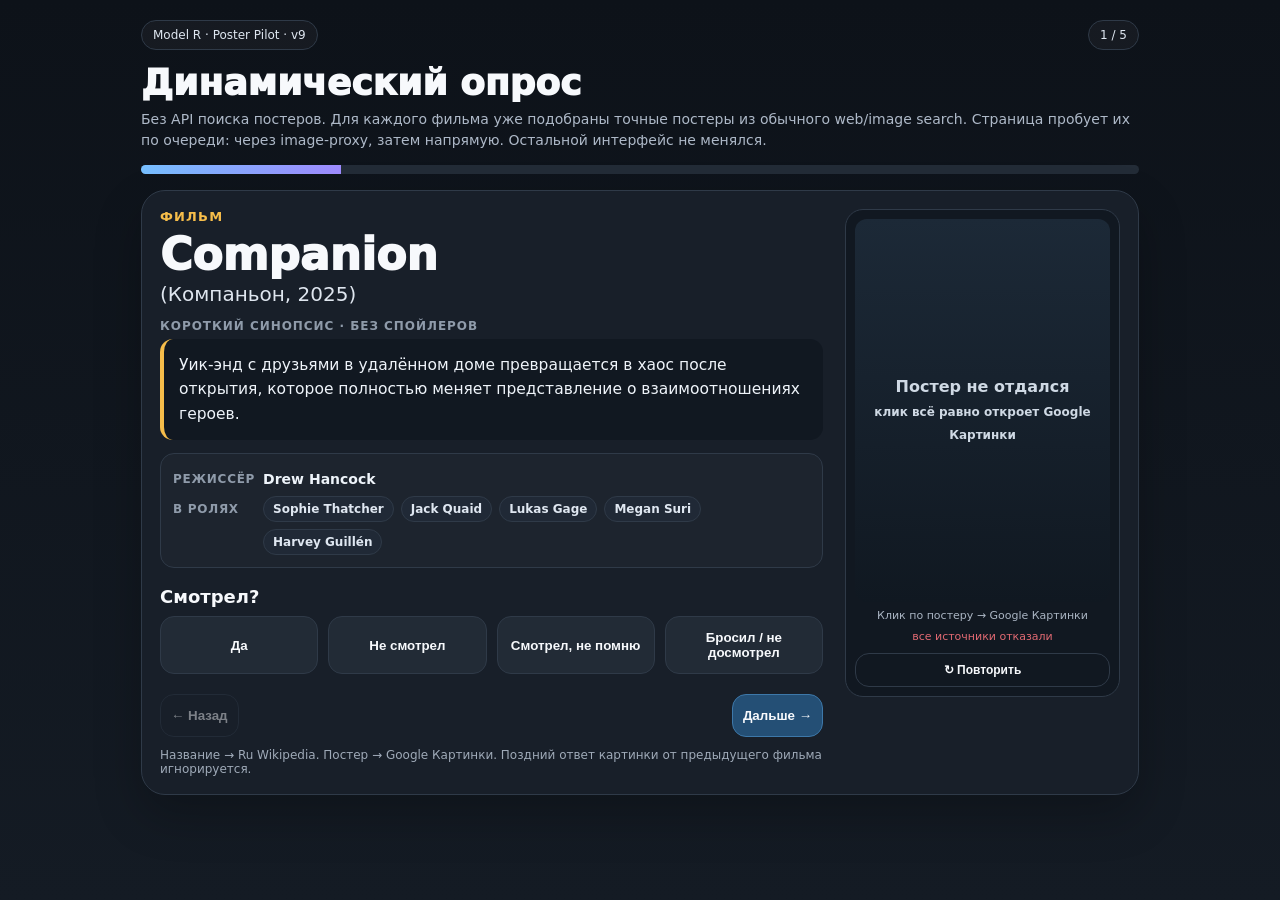
==== index.html @ 78ed4d86 "Add Model R poster pilot web app" ====
<!doctype html>
<html lang="ru">
<head>
<meta charset="utf-8"><meta name="viewport" content="width=device-width,initial-scale=1">
<title>Model R · Poster Pilot v9</title>
<style>
:root{--bg:#0d1219;--bg2:#141b24;--card:#181f29;--panel:#111821;--line:#2f3a48;--text:#f7f9fc;--muted:#aeb9c8;--accent:#77bfff;--gold:#f6bd4a;--ok:#5bc88c;--bad:#e26a73}
*{box-sizing:border-box}body{margin:0;min-height:100vh;background:linear-gradient(180deg,var(--bg),var(--bg2));color:var(--text);font-family:Inter,system-ui,-apple-system,Segoe UI,Arial,sans-serif}
.wrap{max-width:1030px;margin:auto;padding:20px 16px 36px}.head{display:flex;justify-content:space-between;align-items:center;gap:12px;flex-wrap:wrap;margin-bottom:12px}.badge,.counter{border:1px solid var(--line);border-radius:999px;padding:7px 11px;font-size:12px;background:rgba(255,255,255,.035);color:#dfe7f1}
h1{font-size:36px;margin:0 0 6px;font-weight:950}.sub{color:var(--muted);font-size:14px;line-height:1.5;margin-bottom:14px}.bar{height:9px;border-radius:999px;overflow:hidden;background:#232c37;margin:14px 0 16px}.bar>div{height:100%;background:linear-gradient(90deg,var(--accent),#9f8cff)}
.card{background:var(--card);border:1px solid var(--line);border-radius:24px;padding:18px;box-shadow:0 20px 48px rgba(0,0,0,.24)}.layout{display:grid;grid-template-columns:minmax(0,1fr) 275px;gap:22px;align-items:start}.type{font-size:13px;text-transform:uppercase;letter-spacing:.09em;color:var(--gold);font-weight:900;margin-bottom:8px}
.title{font-size:clamp(30px,4.5vw,44px);font-weight:950;line-height:1.04;margin-bottom:4px}.titleLink{color:var(--text);text-decoration:none}.titleLink:hover{text-decoration:underline;text-underline-offset:5px}.ru{font-size:20px;color:#dfe6ef;margin-bottom:13px}.loglabel{font-size:12px;text-transform:uppercase;letter-spacing:.08em;color:#8f9baa;font-weight:850;margin-bottom:6px}.logline{background:var(--panel);border-left:4px solid var(--gold);border-radius:13px;padding:14px 15px;font-size:15.5px;line-height:1.58;color:#eff4fa}
.people{margin-top:13px;border:1px solid var(--line);border-radius:14px;padding:12px;background:rgba(255,255,255,.025)}.row{display:flex;gap:8px;align-items:flex-start;margin-bottom:9px}.row:last-child{margin-bottom:0}.label{min-width:82px;font-size:12px;text-transform:uppercase;letter-spacing:.06em;color:#8f9baa;font-weight:850;padding-top:6px}.value{font-size:14px;font-weight:850;color:#eef4fa;padding-top:5px}.chips{display:flex;gap:7px;flex-wrap:wrap}.chip{border:1px solid var(--line);background:#202936;border-radius:999px;padding:5px 9px;font-size:12px;font-weight:800;color:#dfe7f1}
.q{font-size:18px;font-weight:900;margin:18px 0 9px}.grid{display:grid;grid-template-columns:repeat(auto-fit,minmax(125px,1fr));gap:10px}button{border:1px solid var(--line);background:#222b36;color:var(--text);border-radius:14px;padding:13px 10px;font-weight:850;cursor:pointer;transition:.12s}button:hover{border-color:#536172;transform:translateY(-1px)}button:disabled{opacity:.45;cursor:not-allowed;transform:none}.grid button.sel{outline:2px solid var(--accent);background:#25394d}.grid button.fire.sel{outline-color:var(--gold);background:#3a3221}.primary{background:#244f75;border-color:#3d78a9}.ghost{background:transparent}
.posterBox{border:1px solid var(--line);border-radius:18px;padding:9px;background:#111821}.posterLink{display:block;position:relative;text-decoration:none;color:inherit;border-radius:12px;overflow:hidden}.posterStage{position:relative;width:100%;aspect-ratio:2/3;background:linear-gradient(180deg,#1c2937,#101821);display:flex;align-items:center;justify-content:center}.poster{position:absolute;inset:0;width:100%;height:100%;object-fit:cover;display:none}.poster.show{display:block}.posterMsg{padding:18px;text-align:center;color:#cfd9e4;font-weight:850;line-height:1.45}.spinner{width:34px;height:34px;border:3px solid #364251;border-top-color:var(--accent);border-radius:50%;animation:spin .8s linear infinite;margin:0 auto 12px}@keyframes spin{to{transform:rotate(360deg)}}.posterHint{font-size:11px;color:#aab5c3;line-height:1.35;margin-top:7px;text-align:center}.posterStatus{font-size:11px;line-height:1.35;margin-top:7px;text-align:center;color:#8f9baa}.posterStatus.ok{color:var(--ok)}.posterStatus.bad{color:var(--bad)}.retry{width:100%;margin-top:8px;padding:9px;font-size:12px}.nav{display:flex;justify-content:space-between;gap:10px;margin-top:20px}.note{font-size:12px;color:#9faab8;margin-top:11px}.result{width:100%;min-height:300px;border:1px solid var(--line);border-radius:15px;background:#0d131a;color:#f5f7fa;padding:14px;font:14px/1.5 ui-monospace,SFMono-Regular,Consolas,monospace;resize:vertical}#done{display:none}
@media(max-width:780px){.layout{grid-template-columns:1fr}.posterBox{max-width:280px;margin:auto}}@media(max-width:560px){.wrap{padding:13px 9px 24px}.grid{grid-template-columns:repeat(2,1fr)}.row{flex-direction:column;gap:2px}.label{min-width:0}}
</style></head>
<body><div class="wrap">
<section id="quiz">
<div class="head"><div class="badge">Model R · Poster Pilot · v9</div><div class="counter" id="counter">1 / 5</div></div>
<h1>Динамический опрос</h1>
<div class="sub">Без API поиска постеров. Для каждого фильма уже подобраны точные постеры из обычного web/image search. Страница пробует их по очереди: через image-proxy, затем напрямую. Остальной интерфейс не менялся.</div>
<div class="bar"><div id="progress"></div></div>
<div class="card"><div class="layout"><main>
<div class="type">Фильм</div><a id="titleLink" class="titleLink" target="_blank" rel="noopener noreferrer"><div class="title" id="title"></div></a><div class="ru" id="ru"></div>
<div class="loglabel">Короткий синопсис · без спойлеров</div><div class="logline" id="logline"></div>
<div class="people"><div class="row"><div class="label">Режиссёр</div><div class="value" id="director"></div></div><div class="row"><div class="label">В ролях</div><div class="chips" id="actors"></div></div></div>
<div class="q">Смотрел?</div><div class="grid" id="status"><button data-v="watched">Да</button><button data-v="notwatched">Не смотрел</button><button data-v="forgot">Смотрел, не помню</button><button data-v="partial">Бросил / не досмотрел</button></div>
<div id="ratingBlock" style="display:none"><div class="q">Оценка R</div><div class="grid" id="rating"><button data-v="1">1</button><button data-v="2">2</button><button data-v="3">3</button><button data-v="4">4</button><button data-v="5">5</button></div><div class="q">Heat</div><div class="grid" id="heat"><button class="fire" data-v="0">🧊</button><button class="fire" data-v="1">🔥</button><button class="fire" data-v="2">🔥🔥</button><button class="fire" data-v="3">🔥🔥🔥</button></div></div>
<div class="nav"><button id="prev" class="ghost">← Назад</button><button id="next" class="primary">Дальше →</button></div>
<div class="note">Название → Ru Wikipedia. Постер → Google Картинки. Поздний ответ картинки от предыдущего фильма игнорируется.</div>
</main>
<aside class="posterBox">
<a id="posterLink" class="posterLink" target="_blank" rel="noopener noreferrer"><div class="posterStage"><img id="poster" class="poster" alt="Постер"><div id="posterMsg" class="posterMsg"><div class="spinner"></div>Загружаю постер…</div></div></a>
<div class="posterHint">Клик по постеру → Google Картинки</div><div id="posterStatus" class="posterStatus">ожидание</div><button id="retryPoster" class="retry ghost">↻ Повторить</button>
</aside></div></div>
</section>
<section id="done"><div class="card"><div class="badge">Model R · Poster Pilot · v9</div><h1>Готово</h1><textarea id="result" class="result" readonly></textarea></div></section>
</div>
<script>
const ITEMS=[{"title":"Companion","ru":"Компаньон","year":2025,"director":"Drew Hancock","actors":["Sophie Thatcher","Jack Quaid","Lukas Gage","Megan Suri","Harvey Guillén"],"logline":"Уик-энд с друзьями в удалённом доме превращается в хаос после открытия, которое полностью меняет представление о взаимоотношениях героев.","ruwiki":"https://ru.wikipedia.org/wiki/%D0%9A%D0%BE%D0%BC%D0%BF%D0%B0%D0%BD%D1%8C%D0%BE%D0%BD_(%D1%84%D0%B8%D0%BB%D1%8C%D0%BC,_2025)","posters":["https://images.squarespace-cdn.com/content/v1/5cc573a389761800015e32d6/1741654429506-FWSZDKOB6HGO2GJJU5QN/Companion%2B%282025%29.jpg?format=1000w","https://i.ebayimg.com/00/s/MTYwMFgxMDY2/z/PZUAAOSwegxntmwl/%24_57.JPG?set_id=880000500F"]},{"title":"The Menu","ru":"Меню","year":2022,"director":"Mark Mylod","actors":["Ralph Fiennes","Anya Taylor-Joy","Nicholas Hoult","Hong Chau","Janet McTeer"],"logline":"Пара отправляется на прибрежный остров поужинать в эксклюзивном ресторане, где знаменитый шеф приготовил роскошное меню — с несколькими шокирующими сюрпризами.","ruwiki":"https://ru.wikipedia.org/wiki/%D0%9C%D0%B5%D0%BD%D1%8E_(%D1%84%D0%B8%D0%BB%D1%8C%D0%BC)","posters":["https://hypeabis.id/assets/content/20221121012412_The_MenuPoster.jpg","https://www.impawards.com/2022/posters/menu_ver3.jpg"]},{"title":"10 Cloverfield Lane","ru":"Кловерфилд, 10","year":2016,"director":"Dan Trachtenberg","actors":["Mary Elizabeth Winstead","John Goodman","John Gallagher Jr.","Suzanne Cryer","Bradley Cooper"],"logline":"После аварии молодая женщина приходит в себя в подземном бункере, хозяин которого утверждает, что внешний мир стал смертельно опасен.","ruwiki":"https://ru.wikipedia.org/wiki/%D0%9A%D0%BB%D0%BE%D0%B2%D0%B5%D1%80%D1%84%D0%B8%D0%BB%D0%B4,_10","posters":["https://cdn.shopify.com/s/files/1/1416/8662/products/10_Cloverfield_Lane_original_film_art_5000x.jpg?v=1568910649"]},{"title":"Ex Machina","ru":"Из машины","year":2014,"director":"Alex Garland","actors":["Alicia Vikander","Domhnall Gleeson","Oscar Isaac","Sonoya Mizuno","Corey Johnson"],"logline":"Молодого программиста приглашают принять участие в эксперименте по искусственному интеллекту и оценить человеческие качества высокоразвитого гуманоидного ИИ.","ruwiki":"https://ru.wikipedia.org/wiki/%D0%98%D0%B7_%D0%BC%D0%B0%D1%88%D0%B8%D0%BD%D1%8B","posters":["https://m.media-amazon.com/images/M/MV5BMTUxNzc0OTIxMV5BMl5BanBnXkFtZTgwNDI3NzU2NDE%40._V1_.jpg","https://filmartgallery.com/cdn/shop/files/Ex-Machina-Vintage-Movie-Poster-Original_1b5717ed_5000x.jpg?v=1771945286","https://image.tmdb.org/t/p/original/xUCnFB52UBY42mJjbx3tZ1GlER0.jpg"]},{"title":"Inception","ru":"Начало","year":2010,"director":"Christopher Nolan","actors":["Leonardo DiCaprio","Joseph Gordon-Levitt","Elliot Page","Tom Hardy","Ken Watanabe"],"logline":"Специалист по проникновению в чужие сны получает почти невозможную задачу: не украсть идею, а внедрить её в сознание человека.","ruwiki":"https://ru.wikipedia.org/wiki/%D0%9D%D0%B0%D1%87%D0%B0%D0%BB%D0%BE_(%D1%84%D0%B8%D0%BB%D1%8C%D0%BC,_2010)","posters":["https://www.originalfilmart.com/cdn/shop/products/inception_2010_imax_original_film_art_5000x.jpg?v=1551890318"]}], STORE='model_r_poster_v9';
let idx=0,answers={},seq=0; const $=s=>document.querySelector(s);
try{const s=JSON.parse(localStorage.getItem(STORE));if(s){idx=Math.max(0,Math.min(s.idx||0,ITEMS.length-1));answers=s.answers||{}}}catch(e){}
function save(){try{localStorage.setItem(STORE,JSON.stringify({idx,answers}))}catch(e){}}
function current(){return answers[idx]||(answers[idx]={})}
function select(c,v){[...c.querySelectorAll('button[data-v]')].forEach(b=>b.classList.toggle('sel',String(b.dataset.v)===String(v)))}
function proxy(u){return 'https://images.weserv.nl/?url='+encodeURIComponent(u)+'&w=700&h=1050&fit=cover&output=webp&q=90&maxage=30d'}
function candidates(it){const out=[];for(const u of it.posters){out.push({url:proxy(u),label:'web search → image cache'});out.push({url:u,label:'web search → direct'})}return out}
function posterUI(mode,text){const img=$('#poster'),msg=$('#posterMsg'),st=$('#posterStatus');if(mode==='load'){img.classList.remove('show');msg.style.display='block';msg.innerHTML='<div class="spinner"></div>Загружаю постер…';st.className='posterStatus';st.textContent=text}else if(mode==='ok'){msg.style.display='none';st.className='posterStatus ok';st.textContent='✓ '+text}else{img.classList.remove('show');msg.style.display='block';msg.innerHTML='Постер не отдался<br><span style="font-size:12px;font-weight:600">клик всё равно откроет Google Картинки</span>';st.className='posterStatus bad';st.textContent=text}}
function loadPoster(){
 const my=++seq,myIdx=idx,it=ITEMS[idx],list=candidates(it),img=$('#poster');let p=0;posterUI('load','пробую источник…');
 function next(){
   if(my!==seq||myIdx!==idx)return;
   if(p>=list.length){posterUI('bad','все источники отказали');return}
   const c=list[p++], probe=new Image();probe.referrerPolicy='no-referrer';
   probe.onload=()=>{if(my!==seq||myIdx!==idx)return;img.onload=()=>{if(my!==seq||myIdx!==idx)return;img.classList.add('show');posterUI('ok',c.label)};img.onerror=next;img.referrerPolicy='no-referrer';img.src=c.url};
   probe.onerror=next;probe.src=c.url;
 }
 next();
}
function render(){const it=ITEMS[idx],a=current();seq++;$('#counter').textContent=`${idx+1} / ${ITEMS.length}`;$('#progress').style.width=`${((idx+1)/ITEMS.length)*100}%`;$('#title').textContent=it.title;$('#ru').textContent=`(${it.ru}, ${it.year})`;$('#titleLink').href=it.ruwiki;$('#logline').textContent=it.logline;$('#director').textContent=it.director;$('#actors').innerHTML=it.actors.map(x=>`<span class="chip">${x}</span>`).join('');$('#posterLink').href='https://www.google.com/search?tbm=isch&q='+encodeURIComponent(it.title+' '+it.year+' film poster');select($('#status'),a.status);select($('#rating'),a.rating);select($('#heat'),a.heat);$('#ratingBlock').style.display=(a.status==='watched'||a.status==='partial')?'block':'none';$('#prev').disabled=idx===0;$('#next').textContent=idx===ITEMS.length-1?'Завершить':'Дальше →';save();loadPoster()}
$('#retryPoster').onclick=loadPoster;$('#status').onclick=e=>{const v=e.target.dataset.v;if(!v)return;const a=current();a.status=v;if(v==='notwatched'||v==='forgot'){delete a.rating;delete a.heat}render()};$('#rating').onclick=e=>{const v=e.target.dataset.v;if(!v)return;current().rating=+v;render()};$('#heat').onclick=e=>{const v=e.target.dataset.v;if(v===undefined)return;current().heat=+v;render()};$('#prev').onclick=()=>{if(idx>0){idx--;render()}};$('#next').onclick=()=>{const a=current();if(!a.status){alert('Сначала выбери статус просмотра.');return}if((a.status==='watched'||a.status==='partial')&&a.rating===undefined){alert('Поставь оценку 1–5.');return}if((a.status==='watched'||a.status==='partial')&&a.heat===undefined){alert('Выбери Heat.');return}if(idx<ITEMS.length-1){idx++;render()}else finish()};
function finish(){seq++;save();$('#quiz').style.display='none';$('#done').style.display='block';const lines=['MODEL R — POSTER PILOT 5 · v9',''];ITEMS.forEach((it,i)=>{const a=answers[i]||{},n=`${it.title} (${it.ru}, ${it.year})`;if(a.status==='notwatched')lines.push(`${i+1}. ${n} — не смотрел`);else if(a.status==='forgot')lines.push(`${i+1}. ${n} — смотрел, оценку не помню`);else if(a.status==='watched'||a.status==='partial'){const h=a.heat?' '+'🔥'.repeat(a.heat):' 🧊';lines.push(`${i+1}. ${n} — R=${a.rating}${h}${a.status==='partial'?' [не досмотрел]':''}`)}});$('#result').value=lines.join('\n')}
render();
</script></body></html>
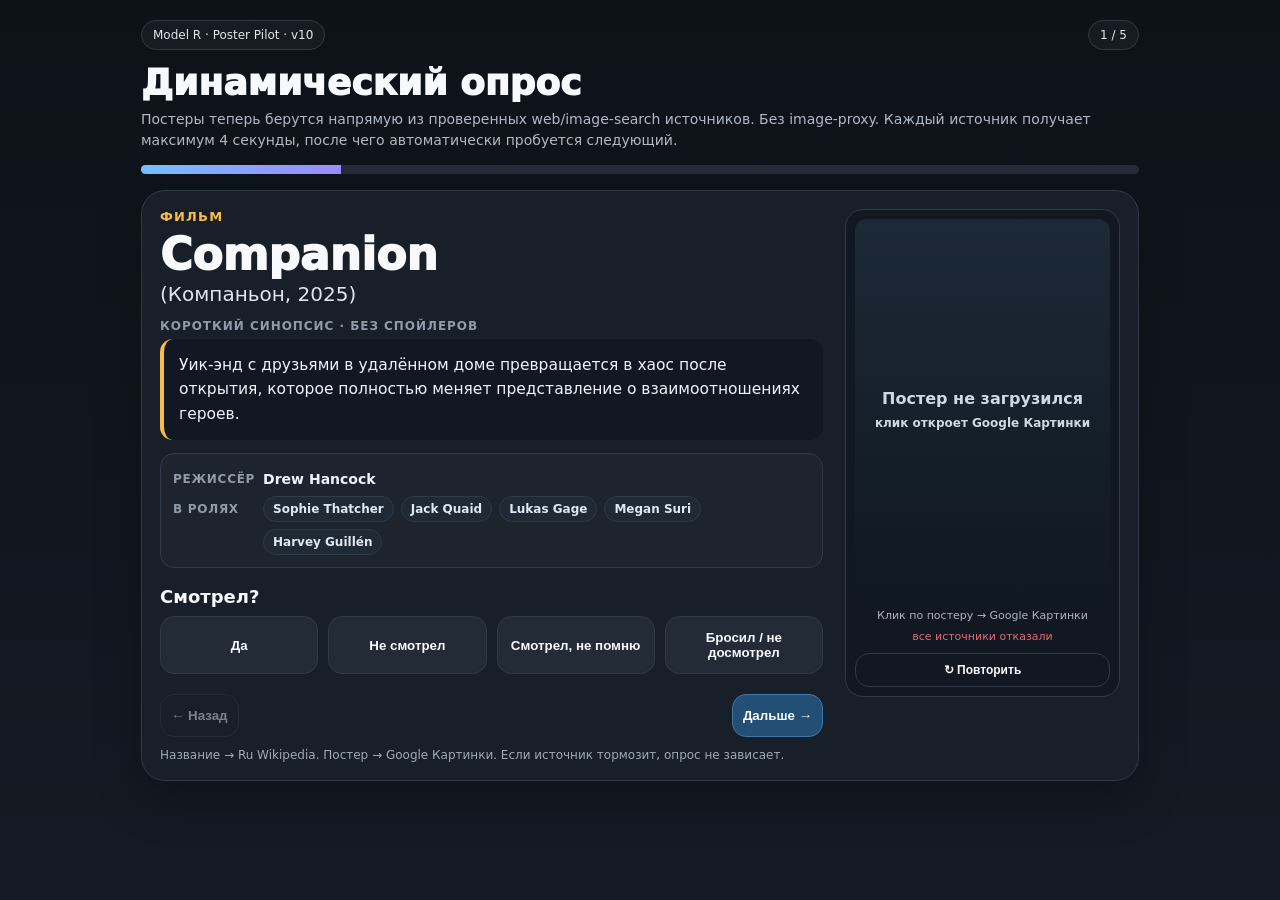
==== commit 81720727: "Fix poster loading with direct sources and timeouts" ====
--- a/index.html
+++ b/index.html
@@ -1,65 +1 @@
-<!doctype html>
-<html lang="ru">
-<head>
-<meta charset="utf-8"><meta name="viewport" content="width=device-width,initial-scale=1">
-<title>Model R · Poster Pilot v9</title>
-<style>
-:root{--bg:#0d1219;--bg2:#141b24;--card:#181f29;--panel:#111821;--line:#2f3a48;--text:#f7f9fc;--muted:#aeb9c8;--accent:#77bfff;--gold:#f6bd4a;--ok:#5bc88c;--bad:#e26a73}
-*{box-sizing:border-box}body{margin:0;min-height:100vh;background:linear-gradient(180deg,var(--bg),var(--bg2));color:var(--text);font-family:Inter,system-ui,-apple-system,Segoe UI,Arial,sans-serif}
-.wrap{max-width:1030px;margin:auto;padding:20px 16px 36px}.head{display:flex;justify-content:space-between;align-items:center;gap:12px;flex-wrap:wrap;margin-bottom:12px}.badge,.counter{border:1px solid var(--line);border-radius:999px;padding:7px 11px;font-size:12px;background:rgba(255,255,255,.035);color:#dfe7f1}
-h1{font-size:36px;margin:0 0 6px;font-weight:950}.sub{color:var(--muted);font-size:14px;line-height:1.5;margin-bottom:14px}.bar{height:9px;border-radius:999px;overflow:hidden;background:#232c37;margin:14px 0 16px}.bar>div{height:100%;background:linear-gradient(90deg,var(--accent),#9f8cff)}
-.card{background:var(--card);border:1px solid var(--line);border-radius:24px;padding:18px;box-shadow:0 20px 48px rgba(0,0,0,.24)}.layout{display:grid;grid-template-columns:minmax(0,1fr) 275px;gap:22px;align-items:start}.type{font-size:13px;text-transform:uppercase;letter-spacing:.09em;color:var(--gold);font-weight:900;margin-bottom:8px}
-.title{font-size:clamp(30px,4.5vw,44px);font-weight:950;line-height:1.04;margin-bottom:4px}.titleLink{color:var(--text);text-decoration:none}.titleLink:hover{text-decoration:underline;text-underline-offset:5px}.ru{font-size:20px;color:#dfe6ef;margin-bottom:13px}.loglabel{font-size:12px;text-transform:uppercase;letter-spacing:.08em;color:#8f9baa;font-weight:850;margin-bottom:6px}.logline{background:var(--panel);border-left:4px solid var(--gold);border-radius:13px;padding:14px 15px;font-size:15.5px;line-height:1.58;color:#eff4fa}
-.people{margin-top:13px;border:1px solid var(--line);border-radius:14px;padding:12px;background:rgba(255,255,255,.025)}.row{display:flex;gap:8px;align-items:flex-start;margin-bottom:9px}.row:last-child{margin-bottom:0}.label{min-width:82px;font-size:12px;text-transform:uppercase;letter-spacing:.06em;color:#8f9baa;font-weight:850;padding-top:6px}.value{font-size:14px;font-weight:850;color:#eef4fa;padding-top:5px}.chips{display:flex;gap:7px;flex-wrap:wrap}.chip{border:1px solid var(--line);background:#202936;border-radius:999px;padding:5px 9px;font-size:12px;font-weight:800;color:#dfe7f1}
-.q{font-size:18px;font-weight:900;margin:18px 0 9px}.grid{display:grid;grid-template-columns:repeat(auto-fit,minmax(125px,1fr));gap:10px}button{border:1px solid var(--line);background:#222b36;color:var(--text);border-radius:14px;padding:13px 10px;font-weight:850;cursor:pointer;transition:.12s}button:hover{border-color:#536172;transform:translateY(-1px)}button:disabled{opacity:.45;cursor:not-allowed;transform:none}.grid button.sel{outline:2px solid var(--accent);background:#25394d}.grid button.fire.sel{outline-color:var(--gold);background:#3a3221}.primary{background:#244f75;border-color:#3d78a9}.ghost{background:transparent}
-.posterBox{border:1px solid var(--line);border-radius:18px;padding:9px;background:#111821}.posterLink{display:block;position:relative;text-decoration:none;color:inherit;border-radius:12px;overflow:hidden}.posterStage{position:relative;width:100%;aspect-ratio:2/3;background:linear-gradient(180deg,#1c2937,#101821);display:flex;align-items:center;justify-content:center}.poster{position:absolute;inset:0;width:100%;height:100%;object-fit:cover;display:none}.poster.show{display:block}.posterMsg{padding:18px;text-align:center;color:#cfd9e4;font-weight:850;line-height:1.45}.spinner{width:34px;height:34px;border:3px solid #364251;border-top-color:var(--accent);border-radius:50%;animation:spin .8s linear infinite;margin:0 auto 12px}@keyframes spin{to{transform:rotate(360deg)}}.posterHint{font-size:11px;color:#aab5c3;line-height:1.35;margin-top:7px;text-align:center}.posterStatus{font-size:11px;line-height:1.35;margin-top:7px;text-align:center;color:#8f9baa}.posterStatus.ok{color:var(--ok)}.posterStatus.bad{color:var(--bad)}.retry{width:100%;margin-top:8px;padding:9px;font-size:12px}.nav{display:flex;justify-content:space-between;gap:10px;margin-top:20px}.note{font-size:12px;color:#9faab8;margin-top:11px}.result{width:100%;min-height:300px;border:1px solid var(--line);border-radius:15px;background:#0d131a;color:#f5f7fa;padding:14px;font:14px/1.5 ui-monospace,SFMono-Regular,Consolas,monospace;resize:vertical}#done{display:none}
-@media(max-width:780px){.layout{grid-template-columns:1fr}.posterBox{max-width:280px;margin:auto}}@media(max-width:560px){.wrap{padding:13px 9px 24px}.grid{grid-template-columns:repeat(2,1fr)}.row{flex-direction:column;gap:2px}.label{min-width:0}}
-</style></head>
-<body><div class="wrap">
-<section id="quiz">
-<div class="head"><div class="badge">Model R · Poster Pilot · v9</div><div class="counter" id="counter">1 / 5</div></div>
-<h1>Динамический опрос</h1>
-<div class="sub">Без API поиска постеров. Для каждого фильма уже подобраны точные постеры из обычного web/image search. Страница пробует их по очереди: через image-proxy, затем напрямую. Остальной интерфейс не менялся.</div>
-<div class="bar"><div id="progress"></div></div>
-<div class="card"><div class="layout"><main>
-<div class="type">Фильм</div><a id="titleLink" class="titleLink" target="_blank" rel="noopener noreferrer"><div class="title" id="title"></div></a><div class="ru" id="ru"></div>
-<div class="loglabel">Короткий синопсис · без спойлеров</div><div class="logline" id="logline"></div>
-<div class="people"><div class="row"><div class="label">Режиссёр</div><div class="value" id="director"></div></div><div class="row"><div class="label">В ролях</div><div class="chips" id="actors"></div></div></div>
-<div class="q">Смотрел?</div><div class="grid" id="status"><button data-v="watched">Да</button><button data-v="notwatched">Не смотрел</button><button data-v="forgot">Смотрел, не помню</button><button data-v="partial">Бросил / не досмотрел</button></div>
-<div id="ratingBlock" style="display:none"><div class="q">Оценка R</div><div class="grid" id="rating"><button data-v="1">1</button><button data-v="2">2</button><button data-v="3">3</button><button data-v="4">4</button><button data-v="5">5</button></div><div class="q">Heat</div><div class="grid" id="heat"><button class="fire" data-v="0">🧊</button><button class="fire" data-v="1">🔥</button><button class="fire" data-v="2">🔥🔥</button><button class="fire" data-v="3">🔥🔥🔥</button></div></div>
-<div class="nav"><button id="prev" class="ghost">← Назад</button><button id="next" class="primary">Дальше →</button></div>
-<div class="note">Название → Ru Wikipedia. Постер → Google Картинки. Поздний ответ картинки от предыдущего фильма игнорируется.</div>
-</main>
-<aside class="posterBox">
-<a id="posterLink" class="posterLink" target="_blank" rel="noopener noreferrer"><div class="posterStage"><img id="poster" class="poster" alt="Постер"><div id="posterMsg" class="posterMsg"><div class="spinner"></div>Загружаю постер…</div></div></a>
-<div class="posterHint">Клик по постеру → Google Картинки</div><div id="posterStatus" class="posterStatus">ожидание</div><button id="retryPoster" class="retry ghost">↻ Повторить</button>
-</aside></div></div>
-</section>
-<section id="done"><div class="card"><div class="badge">Model R · Poster Pilot · v9</div><h1>Готово</h1><textarea id="result" class="result" readonly></textarea></div></section>
-</div>
-<script>
-const ITEMS=[{"title":"Companion","ru":"Компаньон","year":2025,"director":"Drew Hancock","actors":["Sophie Thatcher","Jack Quaid","Lukas Gage","Megan Suri","Harvey Guillén"],"logline":"Уик-энд с друзьями в удалённом доме превращается в хаос после открытия, которое полностью меняет представление о взаимоотношениях героев.","ruwiki":"https://ru.wikipedia.org/wiki/%D0%9A%D0%BE%D0%BC%D0%BF%D0%B0%D0%BD%D1%8C%D0%BE%D0%BD_(%D1%84%D0%B8%D0%BB%D1%8C%D0%BC,_2025)","posters":["https://images.squarespace-cdn.com/content/v1/5cc573a389761800015e32d6/1741654429506-FWSZDKOB6HGO2GJJU5QN/Companion%2B%282025%29.jpg?format=1000w","https://i.ebayimg.com/00/s/MTYwMFgxMDY2/z/PZUAAOSwegxntmwl/%24_57.JPG?set_id=880000500F"]},{"title":"The Menu","ru":"Меню","year":2022,"director":"Mark Mylod","actors":["Ralph Fiennes","Anya Taylor-Joy","Nicholas Hoult","Hong Chau","Janet McTeer"],"logline":"Пара отправляется на прибрежный остров поужинать в эксклюзивном ресторане, где знаменитый шеф приготовил роскошное меню — с несколькими шокирующими сюрпризами.","ruwiki":"https://ru.wikipedia.org/wiki/%D0%9C%D0%B5%D0%BD%D1%8E_(%D1%84%D0%B8%D0%BB%D1%8C%D0%BC)","posters":["https://hypeabis.id/assets/content/20221121012412_The_MenuPoster.jpg","https://www.impawards.com/2022/posters/menu_ver3.jpg"]},{"title":"10 Cloverfield Lane","ru":"Кловерфилд, 10","year":2016,"director":"Dan Trachtenberg","actors":["Mary Elizabeth Winstead","John Goodman","John Gallagher Jr.","Suzanne Cryer","Bradley Cooper"],"logline":"После аварии молодая женщина приходит в себя в подземном бункере, хозяин которого утверждает, что внешний мир стал смертельно опасен.","ruwiki":"https://ru.wikipedia.org/wiki/%D0%9A%D0%BB%D0%BE%D0%B2%D0%B5%D1%80%D1%84%D0%B8%D0%BB%D0%B4,_10","posters":["https://cdn.shopify.com/s/files/1/1416/8662/products/10_Cloverfield_Lane_original_film_art_5000x.jpg?v=1568910649"]},{"title":"Ex Machina","ru":"Из машины","year":2014,"director":"Alex Garland","actors":["Alicia Vikander","Domhnall Gleeson","Oscar Isaac","Sonoya Mizuno","Corey Johnson"],"logline":"Молодого программиста приглашают принять участие в эксперименте по искусственному интеллекту и оценить человеческие качества высокоразвитого гуманоидного ИИ.","ruwiki":"https://ru.wikipedia.org/wiki/%D0%98%D0%B7_%D0%BC%D0%B0%D1%88%D0%B8%D0%BD%D1%8B","posters":["https://m.media-amazon.com/images/M/MV5BMTUxNzc0OTIxMV5BMl5BanBnXkFtZTgwNDI3NzU2NDE%40._V1_.jpg","https://filmartgallery.com/cdn/shop/files/Ex-Machina-Vintage-Movie-Poster-Original_1b5717ed_5000x.jpg?v=1771945286","https://image.tmdb.org/t/p/original/xUCnFB52UBY42mJjbx3tZ1GlER0.jpg"]},{"title":"Inception","ru":"Начало","year":2010,"director":"Christopher Nolan","actors":["Leonardo DiCaprio","Joseph Gordon-Levitt","Elliot Page","Tom Hardy","Ken Watanabe"],"logline":"Специалист по проникновению в чужие сны получает почти невозможную задачу: не украсть идею, а внедрить её в сознание человека.","ruwiki":"https://ru.wikipedia.org/wiki/%D0%9D%D0%B0%D1%87%D0%B0%D0%BB%D0%BE_(%D1%84%D0%B8%D0%BB%D1%8C%D0%BC,_2010)","posters":["https://www.originalfilmart.com/cdn/shop/products/inception_2010_imax_original_film_art_5000x.jpg?v=1551890318"]}], STORE='model_r_poster_v9';
-let idx=0,answers={},seq=0; const $=s=>document.querySelector(s);
-try{const s=JSON.parse(localStorage.getItem(STORE));if(s){idx=Math.max(0,Math.min(s.idx||0,ITEMS.length-1));answers=s.answers||{}}}catch(e){}
-function save(){try{localStorage.setItem(STORE,JSON.stringify({idx,answers}))}catch(e){}}
-function current(){return answers[idx]||(answers[idx]={})}
-function select(c,v){[...c.querySelectorAll('button[data-v]')].forEach(b=>b.classList.toggle('sel',String(b.dataset.v)===String(v)))}
-function proxy(u){return 'https://images.weserv.nl/?url='+encodeURIComponent(u)+'&w=700&h=1050&fit=cover&output=webp&q=90&maxage=30d'}
-function candidates(it){const out=[];for(const u of it.posters){out.push({url:proxy(u),label:'web search → image cache'});out.push({url:u,label:'web search → direct'})}return out}
-function posterUI(mode,text){const img=$('#poster'),msg=$('#posterMsg'),st=$('#posterStatus');if(mode==='load'){img.classList.remove('show');msg.style.display='block';msg.innerHTML='<div class="spinner"></div>Загружаю постер…';st.className='posterStatus';st.textContent=text}else if(mode==='ok'){msg.style.display='none';st.className='posterStatus ok';st.textContent='✓ '+text}else{img.classList.remove('show');msg.style.display='block';msg.innerHTML='Постер не отдался<br><span style="font-size:12px;font-weight:600">клик всё равно откроет Google Картинки</span>';st.className='posterStatus bad';st.textContent=text}}
-function loadPoster(){
- const my=++seq,myIdx=idx,it=ITEMS[idx],list=candidates(it),img=$('#poster');let p=0;posterUI('load','пробую источник…');
- function next(){
-   if(my!==seq||myIdx!==idx)return;
-   if(p>=list.length){posterUI('bad','все источники отказали');return}
-   const c=list[p++], probe=new Image();probe.referrerPolicy='no-referrer';
-   probe.onload=()=>{if(my!==seq||myIdx!==idx)return;img.onload=()=>{if(my!==seq||myIdx!==idx)return;img.classList.add('show');posterUI('ok',c.label)};img.onerror=next;img.referrerPolicy='no-referrer';img.src=c.url};
-   probe.onerror=next;probe.src=c.url;
- }
- next();
-}
-function render(){const it=ITEMS[idx],a=current();seq++;$('#counter').textContent=`${idx+1} / ${ITEMS.length}`;$('#progress').style.width=`${((idx+1)/ITEMS.length)*100}%`;$('#title').textContent=it.title;$('#ru').textContent=`(${it.ru}, ${it.year})`;$('#titleLink').href=it.ruwiki;$('#logline').textContent=it.logline;$('#director').textContent=it.director;$('#actors').innerHTML=it.actors.map(x=>`<span class="chip">${x}</span>`).join('');$('#posterLink').href='https://www.google.com/search?tbm=isch&q='+encodeURIComponent(it.title+' '+it.year+' film poster');select($('#status'),a.status);select($('#rating'),a.rating);select($('#heat'),a.heat);$('#ratingBlock').style.display=(a.status==='watched'||a.status==='partial')?'block':'none';$('#prev').disabled=idx===0;$('#next').textContent=idx===ITEMS.length-1?'Завершить':'Дальше →';save();loadPoster()}
-$('#retryPoster').onclick=loadPoster;$('#status').onclick=e=>{const v=e.target.dataset.v;if(!v)return;const a=current();a.status=v;if(v==='notwatched'||v==='forgot'){delete a.rating;delete a.heat}render()};$('#rating').onclick=e=>{const v=e.target.dataset.v;if(!v)return;current().rating=+v;render()};$('#heat').onclick=e=>{const v=e.target.dataset.v;if(v===undefined)return;current().heat=+v;render()};$('#prev').onclick=()=>{if(idx>0){idx--;render()}};$('#next').onclick=()=>{const a=current();if(!a.status){alert('Сначала выбери статус просмотра.');return}if((a.status==='watched'||a.status==='partial')&&a.rating===undefined){alert('Поставь оценку 1–5.');return}if((a.status==='watched'||a.status==='partial')&&a.heat===undefined){alert('Выбери Heat.');return}if(idx<ITEMS.length-1){idx++;render()}else finish()};
-function finish(){seq++;save();$('#quiz').style.display='none';$('#done').style.display='block';const lines=['MODEL R — POSTER PILOT 5 · v9',''];ITEMS.forEach((it,i)=>{const a=answers[i]||{},n=`${it.title} (${it.ru}, ${it.year})`;if(a.status==='notwatched')lines.push(`${i+1}. ${n} — не смотрел`);else if(a.status==='forgot')lines.push(`${i+1}. ${n} — смотрел, оценку не помню`);else if(a.status==='watched'||a.status==='partial'){const h=a.heat?' '+'🔥'.repeat(a.heat):' 🧊';lines.push(`${i+1}. ${n} — R=${a.rating}${h}${a.status==='partial'?' [не досмотрел]':''}`)}});$('#result').value=lines.join('\n')}
-render();
-</script></body></html>+<!doctype html><html lang="ru"><head><meta charset="utf-8"><meta name="viewport" content="width=device-width,initial-scale=1"><title>Model R · Poster Pilot v10</title><style>:root{--bg:#0d1219;--bg2:#141b24;--card:#181f29;--panel:#111821;--line:#2f3a48;--text:#f7f9fc;--muted:#aeb9c8;--accent:#77bfff;--gold:#f6bd4a;--ok:#5bc88c;--bad:#e26a73}*{box-sizing:border-box}body{margin:0;min-height:100vh;background:linear-gradient(180deg,var(--bg),var(--bg2));color:var(--text);font-family:Inter,system-ui,-apple-system,Segoe UI,Arial,sans-serif}.wrap{max-width:1030px;margin:auto;padding:20px 16px 36px}.head{display:flex;justify-content:space-between;align-items:center;gap:12px;flex-wrap:wrap;margin-bottom:12px}.badge,.counter{border:1px solid var(--line);border-radius:999px;padding:7px 11px;font-size:12px;background:rgba(255,255,255,.035);color:#dfe7f1}h1{font-size:36px;margin:0 0 6px;font-weight:950}.sub{color:var(--muted);font-size:14px;line-height:1.5;margin-bottom:14px}.bar{height:9px;border-radius:999px;overflow:hidden;background:#232c37;margin:14px 0 16px}.bar>div{height:100%;background:linear-gradient(90deg,var(--accent),#9f8cff)}.card{background:var(--card);border:1px solid var(--line);border-radius:24px;padding:18px;box-shadow:0 20px 48px rgba(0,0,0,.24)}.layout{display:grid;grid-template-columns:minmax(0,1fr) 275px;gap:22px;align-items:start}.type{font-size:13px;text-transform:uppercase;letter-spacing:.09em;color:var(--gold);font-weight:900;margin-bottom:8px}.title{font-size:clamp(30px,4.5vw,44px);font-weight:950;line-height:1.04;margin-bottom:4px}.titleLink{color:var(--text);text-decoration:none}.titleLink:hover{text-decoration:underline;text-underline-offset:5px}.ru{font-size:20px;color:#dfe6ef;margin-bottom:13px}.loglabel{font-size:12px;text-transform:uppercase;letter-spacing:.08em;color:#8f9baa;font-weight:850;margin-bottom:6px}.logline{background:var(--panel);border-left:4px solid var(--gold);border-radius:13px;padding:14px 15px;font-size:15.5px;line-height:1.58;color:#eff4fa}.people{margin-top:13px;border:1px solid var(--line);border-radius:14px;padding:12px;background:rgba(255,255,255,.025)}.row{display:flex;gap:8px;align-items:flex-start;margin-bottom:9px}.row:last-child{margin-bottom:0}.label{min-width:82px;font-size:12px;text-transform:uppercase;letter-spacing:.06em;color:#8f9baa;font-weight:850;padding-top:6px}.value{font-size:14px;font-weight:850;color:#eef4fa;padding-top:5px}.chips{display:flex;gap:7px;flex-wrap:wrap}.chip{border:1px solid var(--line);background:#202936;border-radius:999px;padding:5px 9px;font-size:12px;font-weight:800;color:#dfe7f1}.q{font-size:18px;font-weight:900;margin:18px 0 9px}.grid{display:grid;grid-template-columns:repeat(auto-fit,minmax(125px,1fr));gap:10px}button{border:1px solid var(--line);background:#222b36;color:var(--text);border-radius:14px;padding:13px 10px;font-weight:850;cursor:pointer;transition:.12s}button:hover{border-color:#536172;transform:translateY(-1px)}button:disabled{opacity:.45;cursor:not-allowed;transform:none}.grid button.sel{outline:2px solid var(--accent);background:#25394d}.grid button.fire.sel{outline-color:var(--gold);background:#3a3221}.primary{background:#244f75;border-color:#3d78a9}.ghost{background:transparent}.posterBox{border:1px solid var(--line);border-radius:18px;padding:9px;background:#111821}.posterLink{display:block;position:relative;text-decoration:none;color:inherit;border-radius:12px;overflow:hidden}.posterStage{position:relative;width:100%;aspect-ratio:2/3;background:linear-gradient(180deg,#1c2937,#101821);display:flex;align-items:center;justify-content:center}.poster{position:absolute;inset:0;width:100%;height:100%;object-fit:cover;display:none}.poster.show{display:block}.posterMsg{padding:18px;text-align:center;color:#cfd9e4;font-weight:850;line-height:1.45}.spinner{width:34px;height:34px;border:3px solid #364251;border-top-color:var(--accent);border-radius:50%;animation:spin .8s linear infinite;margin:0 auto 12px}@keyframes spin{to{transform:rotate(360deg)}}.posterHint{font-size:11px;color:#aab5c3;line-height:1.35;margin-top:7px;text-align:center}.posterStatus{font-size:11px;line-height:1.35;margin-top:7px;text-align:center;color:#8f9baa}.posterStatus.ok{color:var(--ok)}.posterStatus.bad{color:var(--bad)}.retry{width:100%;margin-top:8px;padding:9px;font-size:12px}.nav{display:flex;justify-content:space-between;gap:10px;margin-top:20px}.note{font-size:12px;color:#9faab8;margin-top:11px}.result{width:100%;min-height:300px;border:1px solid var(--line);border-radius:15px;background:#0d131a;color:#f5f7fa;padding:14px;font:14px/1.5 ui-monospace,SFMono-Regular,Consolas,monospace;resize:vertical}#done{display:none}@media(max-width:780px){.layout{grid-template-columns:1fr}.posterBox{max-width:280px;margin:auto}}@media(max-width:560px){.wrap{padding:13px 9px 24px}.grid{grid-template-columns:repeat(2,1fr)}.row{flex-direction:column;gap:2px}.label{min-width:0}}</style></head><body><div class="wrap"><section id="quiz"><div class="head"><div class="badge">Model R · Poster Pilot · v10</div><div class="counter" id="counter">1 / 5</div></div><h1>Динамический опрос</h1><div class="sub">Постеры теперь берутся напрямую из проверенных web/image-search источников. Без image-proxy. Каждый источник получает максимум 4 секунды, после чего автоматически пробуется следующий.</div><div class="bar"><div id="progress"></div></div><div class="card"><div class="layout"><main><div class="type">Фильм</div><a id="titleLink" class="titleLink" target="_blank" rel="noopener noreferrer"><div class="title" id="title"></div></a><div class="ru" id="ru"></div><div class="loglabel">Короткий синопсис · без спойлеров</div><div class="logline" id="logline"></div><div class="people"><div class="row"><div class="label">Режиссёр</div><div class="value" id="director"></div></div><div class="row"><div class="label">В ролях</div><div class="chips" id="actors"></div></div></div><div class="q">Смотрел?</div><div class="grid" id="status"><button data-v="watched">Да</button><button data-v="notwatched">Не смотрел</button><button data-v="forgot">Смотрел, не помню</button><button data-v="partial">Бросил / не досмотрел</button></div><div id="ratingBlock" style="display:none"><div class="q">Оценка R</div><div class="grid" id="rating"><button data-v="1">1</button><button data-v="2">2</button><button data-v="3">3</button><button data-v="4">4</button><button data-v="5">5</button></div><div class="q">Heat</div><div class="grid" id="heat"><button class="fire" data-v="0">🧊</button><button class="fire" data-v="1">🔥</button><button class="fire" data-v="2">🔥🔥</button><button class="fire" data-v="3">🔥🔥🔥</button></div></div><div class="nav"><button id="prev" class="ghost">← Назад</button><button id="next" class="primary">Дальше →</button></div><div class="note">Название → Ru Wikipedia. Постер → Google Картинки. Если источник тормозит, опрос не зависает.</div></main><aside class="posterBox"><a id="posterLink" class="posterLink" target="_blank" rel="noopener noreferrer"><div class="posterStage"><img id="poster" class="poster" alt="Постер"><div id="posterMsg" class="posterMsg"><div class="spinner"></div>Загружаю постер…</div></div></a><div class="posterHint">Клик по постеру → Google Картинки</div><div id="posterStatus" class="posterStatus">ожидание</div><button id="retryPoster" class="retry ghost">↻ Повторить</button></aside></div></div></section><section id="done"><div class="card"><div class="badge">Model R · Poster Pilot · v10</div><h1>Готово</h1><textarea id="result" class="result" readonly></textarea></div></section></div><script>const ITEMS=[{"title":"Companion","ru":"Компаньон","year":2025,"director":"Drew Hancock","actors":["Sophie Thatcher","Jack Quaid","Lukas Gage","Megan Suri","Harvey Guillén"],"logline":"Уик-энд с друзьями в удалённом доме превращается в хаос после открытия, которое полностью меняет представление о взаимоотношениях героев.","ruwiki":"https://ru.wikipedia.org/wiki/%D0%9A%D0%BE%D0%BC%D0%BF%D0%B0%D0%BD%D1%8C%D0%BE%D0%BD_(%D1%84%D0%B8%D0%BB%D1%8C%D0%BC,_2025)","posters":["https://i.ebayimg.com/00/s/MTYwMFgxMDY2/z/PZUAAOSwegxntmwl/%24_57.JPG?set_id=880000500F"]},{"title":"The Menu","ru":"Меню","year":2022,"director":"Mark Mylod","actors":["Ralph Fiennes","Anya Taylor-Joy","Nicholas Hoult","Hong Chau","Janet McTeer"],"logline":"Пара отправляется на прибрежный остров поужинать в эксклюзивном ресторане, где знаменитый шеф приготовил роскошное меню — с несколькими шокирующими сюрпризами.","ruwiki":"https://ru.wikipedia.org/wiki/%D0%9C%D0%B5%D0%BD%D1%8E_(%D1%84%D0%B8%D0%BB%D1%8C%D0%BC)","posters":["https://www.impawards.com/2022/posters/menu_ver3.jpg","https://hypeabis.id/assets/content/20221121012412_The_MenuPoster.jpg"]},{"title":"10 Cloverfield Lane","ru":"Кловерфилд, 10","year":2016,"director":"Dan Trachtenberg","actors":["Mary Elizabeth Winstead","John Goodman","John Gallagher Jr.","Suzanne Cryer","Bradley Cooper"],"logline":"После аварии молодая женщина приходит в себя в подземном бункере, хозяин которого утверждает, что внешний мир стал смертельно опасен.","ruwiki":"https://ru.wikipedia.org/wiki/%D0%9A%D0%BB%D0%BE%D0%B2%D0%B5%D1%80%D1%84%D0%B8%D0%BB%D0%B4,_10","posters":["https://cdn.shopify.com/s/files/1/1416/8662/products/10_Cloverfield_Lane_original_film_art_5000x.jpg?v=1568910649"]},{"title":"Ex Machina","ru":"Из машины","year":2014,"director":"Alex Garland","actors":["Alicia Vikander","Domhnall Gleeson","Oscar Isaac","Sonoya Mizuno","Corey Johnson"],"logline":"Молодого программиста приглашают принять участие в эксперименте по искусственному интеллекту и оценить человеческие качества высокоразвитого гуманоидного ИИ.","ruwiki":"https://ru.wikipedia.org/wiki/%D0%98%D0%B7_%D0%BC%D0%B0%D1%88%D0%B8%D0%BD%D1%8B","posters":["https://i.etsystatic.com/53443241/r/il/86c6e5/6181932595/il_fullxfull.6181932595_3m1w.jpg"]},{"title":"Inception","ru":"Начало","year":2010,"director":"Christopher Nolan","actors":["Leonardo DiCaprio","Joseph Gordon-Levitt","Elliot Page","Tom Hardy","Ken Watanabe"],"logline":"Специалист по проникновению в чужие сны получает почти невозможную задачу: не украсть идею, а внедрить её в сознание человека.","ruwiki":"https://ru.wikipedia.org/wiki/%D0%9D%D0%B0%D1%87%D0%B0%D0%BB%D0%BE_(%D1%84%D0%B8%D0%BB%D1%8C%D0%BC,_2010)","posters":["https://www.originalfilmart.com/cdn/shop/products/inception_2010_imax_original_film_art_5000x.jpg?v=1551890318"]}],STORE='model_r_poster_v10';let idx=0,answers={},seq=0;const $=s=>document.querySelector(s);try{const s=JSON.parse(localStorage.getItem(STORE));if(s){idx=Math.max(0,Math.min(s.idx||0,ITEMS.length-1));answers=s.answers||{}}}catch(e){}function save(){try{localStorage.setItem(STORE,JSON.stringify({idx,answers}))}catch(e){}}function current(){return answers[idx]||(answers[idx]={})}function select(c,v){[...c.querySelectorAll('button[data-v]')].forEach(b=>b.classList.toggle('sel',String(b.dataset.v)===String(v)))}function posterUI(mode,text){const img=$('#poster'),msg=$('#posterMsg'),st=$('#posterStatus');if(mode==='load'){img.classList.remove('show');msg.style.display='block';msg.innerHTML='<div class="spinner"></div>Загружаю постер…';st.className='posterStatus';st.textContent=text}else if(mode==='ok'){msg.style.display='none';st.className='posterStatus ok';st.textContent='✓ '+text}else{img.classList.remove('show');msg.style.display='block';msg.innerHTML='Постер не загрузился<br><span style="font-size:12px;font-weight:600">клик откроет Google Картинки</span>';st.className='posterStatus bad';st.textContent=text}}function loadPoster(){const my=++seq,myIdx=idx,it=ITEMS[idx],img=$('#poster');let p=0;posterUI('load','пробую источник…');const tryNext=()=>{if(my!==seq||myIdx!==idx)return;if(p>=it.posters.length){posterUI('bad','все источники отказали');return}const url=it.posters[p++];let settled=false;const timer=setTimeout(()=>{if(settled)return;settled=true;tryNext()},4000);img.onload=()=>{if(settled||my!==seq||myIdx!==idx)return;settled=true;clearTimeout(timer);img.classList.add('show');posterUI('ok','прямой web-источник')};img.onerror=()=>{if(settled)return;settled=true;clearTimeout(timer);tryNext()};img.referrerPolicy='no-referrer';img.src=url};tryNext()}function render(){const it=ITEMS[idx],a=current();seq++;$('#counter').textContent=`${idx+1} / ${ITEMS.length}`;$('#progress').style.width=`${((idx+1)/ITEMS.length)*100}%`;$('#title').textContent=it.title;$('#ru').textContent=`(${it.ru}, ${it.year})`;$('#titleLink').href=it.ruwiki;$('#logline').textContent=it.logline;$('#director').textContent=it.director;$('#actors').innerHTML=it.actors.map(x=>`<span class="chip">${x}</span>`).join('');$('#posterLink').href='https://www.google.com/search?tbm=isch&q='+encodeURIComponent(it.title+' '+it.year+' film poster');select($('#status'),a.status);select($('#rating'),a.rating);select($('#heat'),a.heat);$('#ratingBlock').style.display=(a.status==='watched'||a.status==='partial')?'block':'none';$('#prev').disabled=idx===0;$('#next').textContent=idx===ITEMS.length-1?'Завершить':'Дальше →';save();loadPoster()}$('#retryPoster').onclick=loadPoster;$('#status').onclick=e=>{const v=e.target.dataset.v;if(!v)return;const a=current();a.status=v;if(v==='notwatched'||v==='forgot'){delete a.rating;delete a.heat}render()};$('#rating').onclick=e=>{const v=e.target.dataset.v;if(!v)return;current().rating=+v;render()};$('#heat').onclick=e=>{const v=e.target.dataset.v;if(v===undefined)return;current().heat=+v;render()};$('#prev').onclick=()=>{if(idx>0){idx--;render()}};$('#next').onclick=()=>{const a=current();if(!a.status){alert('Сначала выбери статус просмотра.');return}if((a.status==='watched'||a.status==='partial')&&a.rating===undefined){alert('Поставь оценку 1–5.');return}if((a.status==='watched'||a.status==='partial')&&a.heat===undefined){alert('Выбери Heat.');return}if(idx<ITEMS.length-1){idx++;render()}else finish()};function finish(){seq++;save();$('#quiz').style.display='none';$('#done').style.display='block';const lines=['MODEL R — POSTER PILOT 5 · v10',''];ITEMS.forEach((it,i)=>{const a=answers[i]||{},n=`${it.title} (${it.ru}, ${it.year})`;if(a.status==='notwatched')lines.push(`${i+1}. ${n} — не смотрел`);else if(a.status==='forgot')lines.push(`${i+1}. ${n} — смотрел, оценку не помню`);else if(a.status==='watched'||a.status==='partial'){const h=a.heat?' '+'🔥'.repeat(a.heat):' 🧊';lines.push(`${i+1}. ${n} — R=${a.rating}${h}${a.status==='partial'?' [не досмотрел]':''}`)}});$('#result').value=lines.join('\n')}render();</script></body></html>
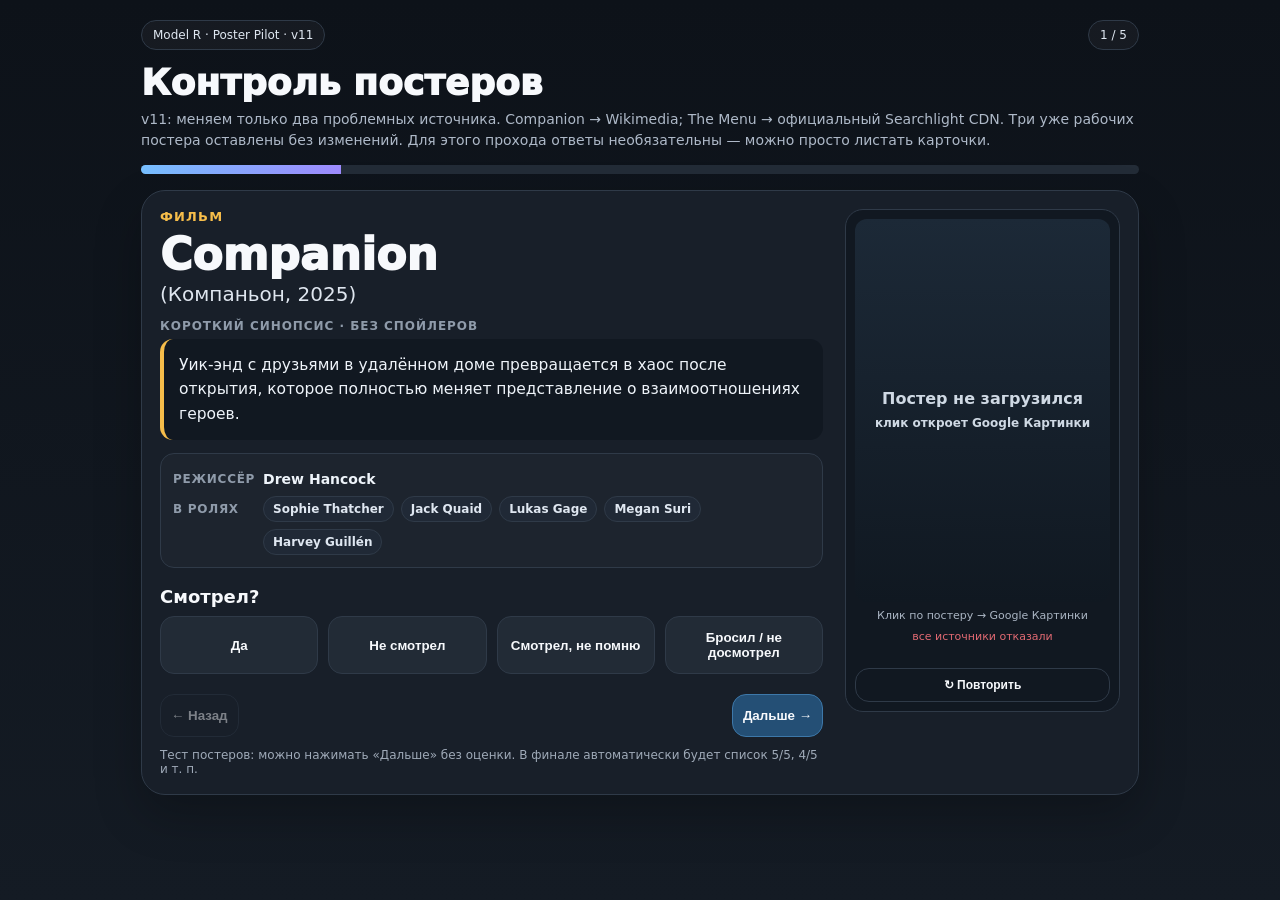
==== commit 09783aea: "Add poster pilot v11 with Wikimedia and Searchlight sources" ====
--- a/index.html
+++ b/index.html
@@ -1 +1 @@
-<!doctype html><html lang="ru"><head><meta charset="utf-8"><meta name="viewport" content="width=device-width,initial-scale=1"><title>Model R · Poster Pilot v10</title><style>:root{--bg:#0d1219;--bg2:#141b24;--card:#181f29;--panel:#111821;--line:#2f3a48;--text:#f7f9fc;--muted:#aeb9c8;--accent:#77bfff;--gold:#f6bd4a;--ok:#5bc88c;--bad:#e26a73}*{box-sizing:border-box}body{margin:0;min-height:100vh;background:linear-gradient(180deg,var(--bg),var(--bg2));color:var(--text);font-family:Inter,system-ui,-apple-system,Segoe UI,Arial,sans-serif}.wrap{max-width:1030px;margin:auto;padding:20px 16px 36px}.head{display:flex;justify-content:space-between;align-items:center;gap:12px;flex-wrap:wrap;margin-bottom:12px}.badge,.counter{border:1px solid var(--line);border-radius:999px;padding:7px 11px;font-size:12px;background:rgba(255,255,255,.035);color:#dfe7f1}h1{font-size:36px;margin:0 0 6px;font-weight:950}.sub{color:var(--muted);font-size:14px;line-height:1.5;margin-bottom:14px}.bar{height:9px;border-radius:999px;overflow:hidden;background:#232c37;margin:14px 0 16px}.bar>div{height:100%;background:linear-gradient(90deg,var(--accent),#9f8cff)}.card{background:var(--card);border:1px solid var(--line);border-radius:24px;padding:18px;box-shadow:0 20px 48px rgba(0,0,0,.24)}.layout{display:grid;grid-template-columns:minmax(0,1fr) 275px;gap:22px;align-items:start}.type{font-size:13px;text-transform:uppercase;letter-spacing:.09em;color:var(--gold);font-weight:900;margin-bottom:8px}.title{font-size:clamp(30px,4.5vw,44px);font-weight:950;line-height:1.04;margin-bottom:4px}.titleLink{color:var(--text);text-decoration:none}.titleLink:hover{text-decoration:underline;text-underline-offset:5px}.ru{font-size:20px;color:#dfe6ef;margin-bottom:13px}.loglabel{font-size:12px;text-transform:uppercase;letter-spacing:.08em;color:#8f9baa;font-weight:850;margin-bottom:6px}.logline{background:var(--panel);border-left:4px solid var(--gold);border-radius:13px;padding:14px 15px;font-size:15.5px;line-height:1.58;color:#eff4fa}.people{margin-top:13px;border:1px solid var(--line);border-radius:14px;padding:12px;background:rgba(255,255,255,.025)}.row{display:flex;gap:8px;align-items:flex-start;margin-bottom:9px}.row:last-child{margin-bottom:0}.label{min-width:82px;font-size:12px;text-transform:uppercase;letter-spacing:.06em;color:#8f9baa;font-weight:850;padding-top:6px}.value{font-size:14px;font-weight:850;color:#eef4fa;padding-top:5px}.chips{display:flex;gap:7px;flex-wrap:wrap}.chip{border:1px solid var(--line);background:#202936;border-radius:999px;padding:5px 9px;font-size:12px;font-weight:800;color:#dfe7f1}.q{font-size:18px;font-weight:900;margin:18px 0 9px}.grid{display:grid;grid-template-columns:repeat(auto-fit,minmax(125px,1fr));gap:10px}button{border:1px solid var(--line);background:#222b36;color:var(--text);border-radius:14px;padding:13px 10px;font-weight:850;cursor:pointer;transition:.12s}button:hover{border-color:#536172;transform:translateY(-1px)}button:disabled{opacity:.45;cursor:not-allowed;transform:none}.grid button.sel{outline:2px solid var(--accent);background:#25394d}.grid button.fire.sel{outline-color:var(--gold);background:#3a3221}.primary{background:#244f75;border-color:#3d78a9}.ghost{background:transparent}.posterBox{border:1px solid var(--line);border-radius:18px;padding:9px;background:#111821}.posterLink{display:block;position:relative;text-decoration:none;color:inherit;border-radius:12px;overflow:hidden}.posterStage{position:relative;width:100%;aspect-ratio:2/3;background:linear-gradient(180deg,#1c2937,#101821);display:flex;align-items:center;justify-content:center}.poster{position:absolute;inset:0;width:100%;height:100%;object-fit:cover;display:none}.poster.show{display:block}.posterMsg{padding:18px;text-align:center;color:#cfd9e4;font-weight:850;line-height:1.45}.spinner{width:34px;height:34px;border:3px solid #364251;border-top-color:var(--accent);border-radius:50%;animation:spin .8s linear infinite;margin:0 auto 12px}@keyframes spin{to{transform:rotate(360deg)}}.posterHint{font-size:11px;color:#aab5c3;line-height:1.35;margin-top:7px;text-align:center}.posterStatus{font-size:11px;line-height:1.35;margin-top:7px;text-align:center;color:#8f9baa}.posterStatus.ok{color:var(--ok)}.posterStatus.bad{color:var(--bad)}.retry{width:100%;margin-top:8px;padding:9px;font-size:12px}.nav{display:flex;justify-content:space-between;gap:10px;margin-top:20px}.note{font-size:12px;color:#9faab8;margin-top:11px}.result{width:100%;min-height:300px;border:1px solid var(--line);border-radius:15px;background:#0d131a;color:#f5f7fa;padding:14px;font:14px/1.5 ui-monospace,SFMono-Regular,Consolas,monospace;resize:vertical}#done{display:none}@media(max-width:780px){.layout{grid-template-columns:1fr}.posterBox{max-width:280px;margin:auto}}@media(max-width:560px){.wrap{padding:13px 9px 24px}.grid{grid-template-columns:repeat(2,1fr)}.row{flex-direction:column;gap:2px}.label{min-width:0}}</style></head><body><div class="wrap"><section id="quiz"><div class="head"><div class="badge">Model R · Poster Pilot · v10</div><div class="counter" id="counter">1 / 5</div></div><h1>Динамический опрос</h1><div class="sub">Постеры теперь берутся напрямую из проверенных web/image-search источников. Без image-proxy. Каждый источник получает максимум 4 секунды, после чего автоматически пробуется следующий.</div><div class="bar"><div id="progress"></div></div><div class="card"><div class="layout"><main><div class="type">Фильм</div><a id="titleLink" class="titleLink" target="_blank" rel="noopener noreferrer"><div class="title" id="title"></div></a><div class="ru" id="ru"></div><div class="loglabel">Короткий синопсис · без спойлеров</div><div class="logline" id="logline"></div><div class="people"><div class="row"><div class="label">Режиссёр</div><div class="value" id="director"></div></div><div class="row"><div class="label">В ролях</div><div class="chips" id="actors"></div></div></div><div class="q">Смотрел?</div><div class="grid" id="status"><button data-v="watched">Да</button><button data-v="notwatched">Не смотрел</button><button data-v="forgot">Смотрел, не помню</button><button data-v="partial">Бросил / не досмотрел</button></div><div id="ratingBlock" style="display:none"><div class="q">Оценка R</div><div class="grid" id="rating"><button data-v="1">1</button><button data-v="2">2</button><button data-v="3">3</button><button data-v="4">4</button><button data-v="5">5</button></div><div class="q">Heat</div><div class="grid" id="heat"><button class="fire" data-v="0">🧊</button><button class="fire" data-v="1">🔥</button><button class="fire" data-v="2">🔥🔥</button><button class="fire" data-v="3">🔥🔥🔥</button></div></div><div class="nav"><button id="prev" class="ghost">← Назад</button><button id="next" class="primary">Дальше →</button></div><div class="note">Название → Ru Wikipedia. Постер → Google Картинки. Если источник тормозит, опрос не зависает.</div></main><aside class="posterBox"><a id="posterLink" class="posterLink" target="_blank" rel="noopener noreferrer"><div class="posterStage"><img id="poster" class="poster" alt="Постер"><div id="posterMsg" class="posterMsg"><div class="spinner"></div>Загружаю постер…</div></div></a><div class="posterHint">Клик по постеру → Google Картинки</div><div id="posterStatus" class="posterStatus">ожидание</div><button id="retryPoster" class="retry ghost">↻ Повторить</button></aside></div></div></section><section id="done"><div class="card"><div class="badge">Model R · Poster Pilot · v10</div><h1>Готово</h1><textarea id="result" class="result" readonly></textarea></div></section></div><script>const ITEMS=[{"title":"Companion","ru":"Компаньон","year":2025,"director":"Drew Hancock","actors":["Sophie Thatcher","Jack Quaid","Lukas Gage","Megan Suri","Harvey Guillén"],"logline":"Уик-энд с друзьями в удалённом доме превращается в хаос после открытия, которое полностью меняет представление о взаимоотношениях героев.","ruwiki":"https://ru.wikipedia.org/wiki/%D0%9A%D0%BE%D0%BC%D0%BF%D0%B0%D0%BD%D1%8C%D0%BE%D0%BD_(%D1%84%D0%B8%D0%BB%D1%8C%D0%BC,_2025)","posters":["https://i.ebayimg.com/00/s/MTYwMFgxMDY2/z/PZUAAOSwegxntmwl/%24_57.JPG?set_id=880000500F"]},{"title":"The Menu","ru":"Меню","year":2022,"director":"Mark Mylod","actors":["Ralph Fiennes","Anya Taylor-Joy","Nicholas Hoult","Hong Chau","Janet McTeer"],"logline":"Пара отправляется на прибрежный остров поужинать в эксклюзивном ресторане, где знаменитый шеф приготовил роскошное меню — с несколькими шокирующими сюрпризами.","ruwiki":"https://ru.wikipedia.org/wiki/%D0%9C%D0%B5%D0%BD%D1%8E_(%D1%84%D0%B8%D0%BB%D1%8C%D0%BC)","posters":["https://www.impawards.com/2022/posters/menu_ver3.jpg","https://hypeabis.id/assets/content/20221121012412_The_MenuPoster.jpg"]},{"title":"10 Cloverfield Lane","ru":"Кловерфилд, 10","year":2016,"director":"Dan Trachtenberg","actors":["Mary Elizabeth Winstead","John Goodman","John Gallagher Jr.","Suzanne Cryer","Bradley Cooper"],"logline":"После аварии молодая женщина приходит в себя в подземном бункере, хозяин которого утверждает, что внешний мир стал смертельно опасен.","ruwiki":"https://ru.wikipedia.org/wiki/%D0%9A%D0%BB%D0%BE%D0%B2%D0%B5%D1%80%D1%84%D0%B8%D0%BB%D0%B4,_10","posters":["https://cdn.shopify.com/s/files/1/1416/8662/products/10_Cloverfield_Lane_original_film_art_5000x.jpg?v=1568910649"]},{"title":"Ex Machina","ru":"Из машины","year":2014,"director":"Alex Garland","actors":["Alicia Vikander","Domhnall Gleeson","Oscar Isaac","Sonoya Mizuno","Corey Johnson"],"logline":"Молодого программиста приглашают принять участие в эксперименте по искусственному интеллекту и оценить человеческие качества высокоразвитого гуманоидного ИИ.","ruwiki":"https://ru.wikipedia.org/wiki/%D0%98%D0%B7_%D0%BC%D0%B0%D1%88%D0%B8%D0%BD%D1%8B","posters":["https://i.etsystatic.com/53443241/r/il/86c6e5/6181932595/il_fullxfull.6181932595_3m1w.jpg"]},{"title":"Inception","ru":"Начало","year":2010,"director":"Christopher Nolan","actors":["Leonardo DiCaprio","Joseph Gordon-Levitt","Elliot Page","Tom Hardy","Ken Watanabe"],"logline":"Специалист по проникновению в чужие сны получает почти невозможную задачу: не украсть идею, а внедрить её в сознание человека.","ruwiki":"https://ru.wikipedia.org/wiki/%D0%9D%D0%B0%D1%87%D0%B0%D0%BB%D0%BE_(%D1%84%D0%B8%D0%BB%D1%8C%D0%BC,_2010)","posters":["https://www.originalfilmart.com/cdn/shop/products/inception_2010_imax_original_film_art_5000x.jpg?v=1551890318"]}],STORE='model_r_poster_v10';let idx=0,answers={},seq=0;const $=s=>document.querySelector(s);try{const s=JSON.parse(localStorage.getItem(STORE));if(s){idx=Math.max(0,Math.min(s.idx||0,ITEMS.length-1));answers=s.answers||{}}}catch(e){}function save(){try{localStorage.setItem(STORE,JSON.stringify({idx,answers}))}catch(e){}}function current(){return answers[idx]||(answers[idx]={})}function select(c,v){[...c.querySelectorAll('button[data-v]')].forEach(b=>b.classList.toggle('sel',String(b.dataset.v)===String(v)))}function posterUI(mode,text){const img=$('#poster'),msg=$('#posterMsg'),st=$('#posterStatus');if(mode==='load'){img.classList.remove('show');msg.style.display='block';msg.innerHTML='<div class="spinner"></div>Загружаю постер…';st.className='posterStatus';st.textContent=text}else if(mode==='ok'){msg.style.display='none';st.className='posterStatus ok';st.textContent='✓ '+text}else{img.classList.remove('show');msg.style.display='block';msg.innerHTML='Постер не загрузился<br><span style="font-size:12px;font-weight:600">клик откроет Google Картинки</span>';st.className='posterStatus bad';st.textContent=text}}function loadPoster(){const my=++seq,myIdx=idx,it=ITEMS[idx],img=$('#poster');let p=0;posterUI('load','пробую источник…');const tryNext=()=>{if(my!==seq||myIdx!==idx)return;if(p>=it.posters.length){posterUI('bad','все источники отказали');return}const url=it.posters[p++];let settled=false;const timer=setTimeout(()=>{if(settled)return;settled=true;tryNext()},4000);img.onload=()=>{if(settled||my!==seq||myIdx!==idx)return;settled=true;clearTimeout(timer);img.classList.add('show');posterUI('ok','прямой web-источник')};img.onerror=()=>{if(settled)return;settled=true;clearTimeout(timer);tryNext()};img.referrerPolicy='no-referrer';img.src=url};tryNext()}function render(){const it=ITEMS[idx],a=current();seq++;$('#counter').textContent=`${idx+1} / ${ITEMS.length}`;$('#progress').style.width=`${((idx+1)/ITEMS.length)*100}%`;$('#title').textContent=it.title;$('#ru').textContent=`(${it.ru}, ${it.year})`;$('#titleLink').href=it.ruwiki;$('#logline').textContent=it.logline;$('#director').textContent=it.director;$('#actors').innerHTML=it.actors.map(x=>`<span class="chip">${x}</span>`).join('');$('#posterLink').href='https://www.google.com/search?tbm=isch&q='+encodeURIComponent(it.title+' '+it.year+' film poster');select($('#status'),a.status);select($('#rating'),a.rating);select($('#heat'),a.heat);$('#ratingBlock').style.display=(a.status==='watched'||a.status==='partial')?'block':'none';$('#prev').disabled=idx===0;$('#next').textContent=idx===ITEMS.length-1?'Завершить':'Дальше →';save();loadPoster()}$('#retryPoster').onclick=loadPoster;$('#status').onclick=e=>{const v=e.target.dataset.v;if(!v)return;const a=current();a.status=v;if(v==='notwatched'||v==='forgot'){delete a.rating;delete a.heat}render()};$('#rating').onclick=e=>{const v=e.target.dataset.v;if(!v)return;current().rating=+v;render()};$('#heat').onclick=e=>{const v=e.target.dataset.v;if(v===undefined)return;current().heat=+v;render()};$('#prev').onclick=()=>{if(idx>0){idx--;render()}};$('#next').onclick=()=>{const a=current();if(!a.status){alert('Сначала выбери статус просмотра.');return}if((a.status==='watched'||a.status==='partial')&&a.rating===undefined){alert('Поставь оценку 1–5.');return}if((a.status==='watched'||a.status==='partial')&&a.heat===undefined){alert('Выбери Heat.');return}if(idx<ITEMS.length-1){idx++;render()}else finish()};function finish(){seq++;save();$('#quiz').style.display='none';$('#done').style.display='block';const lines=['MODEL R — POSTER PILOT 5 · v10',''];ITEMS.forEach((it,i)=>{const a=answers[i]||{},n=`${it.title} (${it.ru}, ${it.year})`;if(a.status==='notwatched')lines.push(`${i+1}. ${n} — не смотрел`);else if(a.status==='forgot')lines.push(`${i+1}. ${n} — смотрел, оценку не помню`);else if(a.status==='watched'||a.status==='partial'){const h=a.heat?' '+'🔥'.repeat(a.heat):' 🧊';lines.push(`${i+1}. ${n} — R=${a.rating}${h}${a.status==='partial'?' [не досмотрел]':''}`)}});$('#result').value=lines.join('\n')}render();</script></body></html>+<!doctype html><html><head><meta charset="utf-8"><meta http-equiv="refresh" content="0; url=v11.html?v=11"><title>Model R v11</title><script>location.replace('v11.html?v=11')</script></head><body><a href="v11.html?v=11">Open Model R v11</a></body></html>
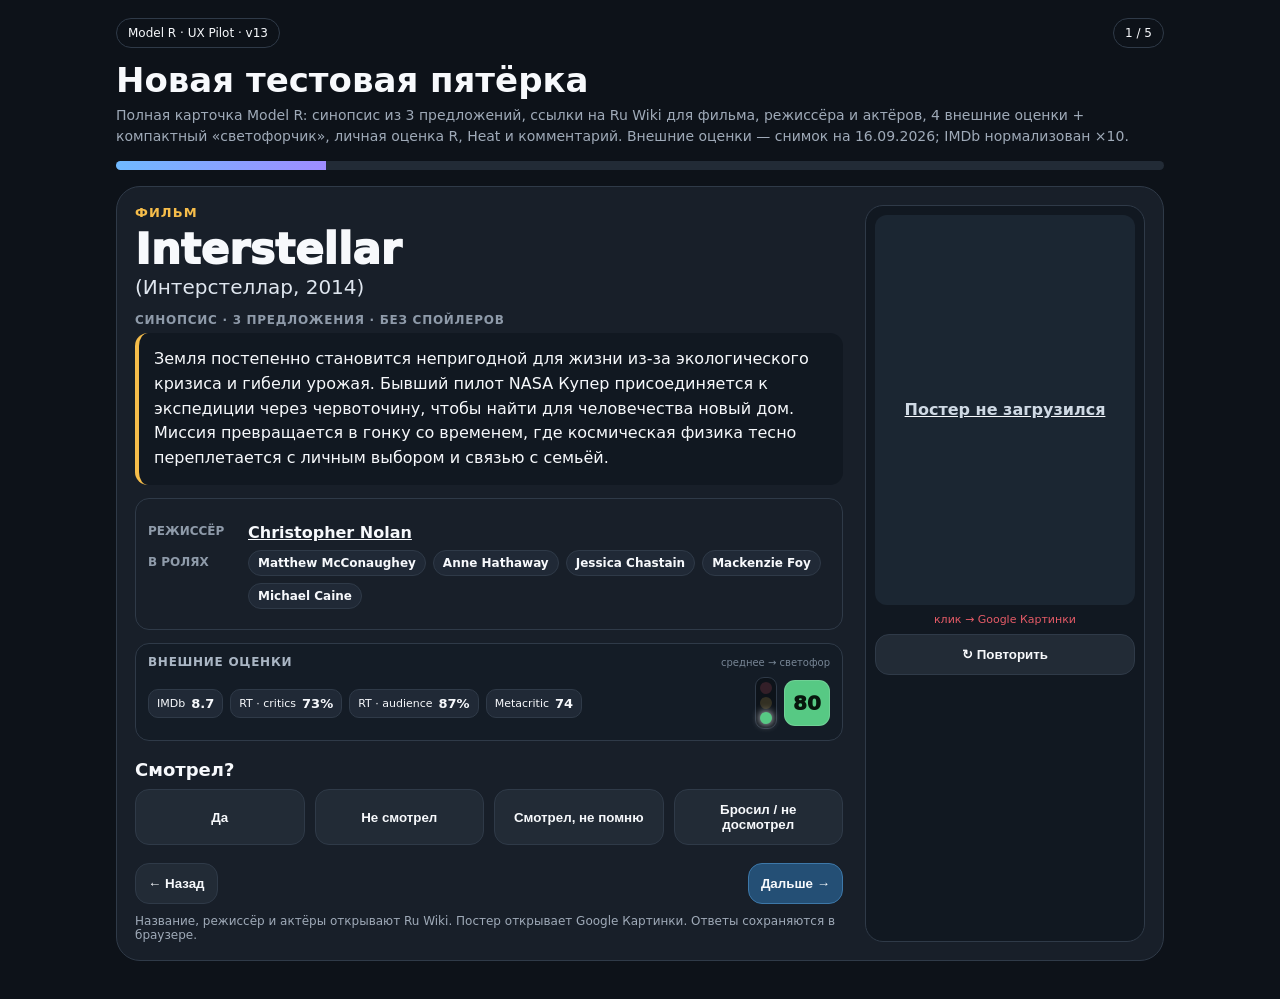
==== commit 139c1910: "Build Model R v13 with person links, 3-sentence synopses and ratings traffic light" ====
--- a/index.html
+++ b/index.html
@@ -1 +1 @@
-<!doctype html><html><head><meta charset="utf-8"><meta http-equiv="refresh" content="0; url=v11.html?v=11"><title>Model R v11</title><script>location.replace('v11.html?v=11')</script></head><body><a href="v11.html?v=11">Open Model R v11</a></body></html>+<!doctype html><html lang="ru"><head><meta charset="utf-8"><meta name="viewport" content="width=device-width,initial-scale=1"><title>Model R · UX Pilot v13</title><style>:root{--bg:#0d1219;--card:#181f29;--panel:#111821;--line:#2f3a48;--text:#f7f9fc;--muted:#9faab8;--accent:#77bfff;--gold:#f6bd4a;--red:#e55b67;--yellow:#e5b84f;--green:#57c984}*{box-sizing:border-box}body{margin:0;background:var(--bg);color:var(--text);font-family:Inter,system-ui,-apple-system,Segoe UI,Arial,sans-serif}.wrap{max-width:1080px;margin:auto;padding:18px 16px 38px}.head{display:flex;justify-content:space-between;align-items:center;gap:12px}.badge,.counter{border:1px solid var(--line);border-radius:999px;padding:7px 11px;font-size:12px}h1{font-size:34px;margin:12px 0 5px}.sub{color:var(--muted);font-size:14px;line-height:1.5;margin-bottom:14px}.bar{height:9px;background:#222b36;border-radius:999px;overflow:hidden;margin:14px 0 16px}.bar>div{height:100%;background:linear-gradient(90deg,#6fb9ff,#9f8cff)}.card{background:var(--card);border:1px solid var(--line);border-radius:24px;padding:18px}.layout{display:grid;grid-template-columns:minmax(0,1fr) 280px;gap:22px}.type{font-size:13px;color:var(--gold);font-weight:900;text-transform:uppercase;letter-spacing:.08em}.title{font-size:42px;font-weight:950;line-height:1.05;margin:8px 0 3px}a{color:inherit}.titleLink{text-decoration:none}.titleLink:hover,.person:hover{text-decoration:underline;text-underline-offset:3px}.ru{font-size:20px;color:#dfe6ef;margin-bottom:14px}.label{font-size:12px;color:#8f9baa;font-weight:850;text-transform:uppercase;letter-spacing:.06em;margin-bottom:6px}.synopsis{background:var(--panel);border-left:4px solid var(--gold);border-radius:13px;padding:14px 15px;line-height:1.55}.people,.ratings{margin-top:13px;border:1px solid var(--line);border-radius:14px;padding:12px}.prow{display:flex;gap:10px;align-items:flex-start;margin:8px 0}.plabel{min-width:90px;font-size:12px;color:#8f9baa;font-weight:850;text-transform:uppercase;padding-top:5px}.value{font-weight:850;padding-top:4px}.chips,.ratingchips{display:flex;gap:7px;flex-wrap:wrap}.chip{border:1px solid var(--line);background:#202936;border-radius:999px;padding:5px 9px;font-size:12px;font-weight:800;text-decoration:none}.ratings{background:#141c26;padding:11px 12px}.rhead{display:flex;justify-content:space-between;gap:8px;align-items:center;margin-bottom:8px}.rtitle{font-size:12px;color:#aab6c4;font-weight:900;text-transform:uppercase;letter-spacing:.06em}.rnote{font-size:10px;color:#778595}.rbody{display:flex;align-items:center;gap:10px}.ratingchips{flex:1}.rchip{display:inline-flex;gap:6px;align-items:center;border:1px solid var(--line);border-radius:10px;padding:6px 8px;background:#202936;text-decoration:none;font-size:11px}.rchip b{font-size:13px}.trafficWrap{display:flex;align-items:center;gap:7px}.traffic{width:22px;padding:4px;border:1px solid var(--line);border-radius:9px;background:#0d131a;display:grid;gap:3px}.lamp{width:12px;height:12px;border-radius:50%;opacity:.18}.lamp.red{background:var(--red)}.lamp.yellow{background:var(--yellow)}.lamp.green{background:var(--green)}.lamp.active{opacity:1;box-shadow:0 0 8px currentColor}.avg{width:46px;height:46px;border-radius:11px;display:grid;place-items:center;font-size:20px;font-weight:950;border:1px solid rgba(255,255,255,.14)}.avg.red{background:var(--red)}.avg.yellow{background:var(--yellow);color:#171205}.avg.green{background:var(--green);color:#07160d}.q{font-size:18px;font-weight:900;margin:18px 0 9px}.grid{display:grid;grid-template-columns:repeat(auto-fit,minmax(125px,1fr));gap:10px}button{border:1px solid var(--line);background:#222b36;color:var(--text);border-radius:14px;padding:12px;font-weight:850;cursor:pointer}button.sel{outline:2px solid var(--accent);background:#25394d}button.fire.sel{outline-color:var(--gold);background:#3a3221}.comment{width:100%;min-height:72px;margin-top:9px;border:1px solid var(--line);border-radius:12px;padding:10px 12px;background:#10161e;color:var(--text);resize:vertical;font:14px/1.45 inherit}.posterBox{border:1px solid var(--line);border-radius:18px;padding:9px;background:#111821}.posterStage{position:relative;width:100%;aspect-ratio:2/3;background:#1b2632;border-radius:12px;overflow:hidden;display:flex;align-items:center;justify-content:center}.poster{position:absolute;inset:0;width:100%;height:100%;object-fit:cover;display:none}.poster.show{display:block}.msg{text-align:center;padding:18px;color:#cfd9e4;font-weight:850;line-height:1.4}.spin{width:32px;height:32px;border:3px solid #394656;border-top-color:var(--accent);border-radius:50%;animation:s .8s linear infinite;margin:0 auto 10px}@keyframes s{to{transform:rotate(360deg)}}.pstat{text-align:center;font-size:11px;margin-top:8px;color:var(--muted)}.pstat.ok{color:var(--green)}.pstat.bad{color:var(--red)}.nav{display:flex;justify-content:space-between;margin-top:18px}.primary{background:#244f75;border-color:#3d78a9}.note{font-size:12px;color:var(--muted);margin-top:10px}#ratingBlock,#done{display:none}.result{width:100%;min-height:310px;background:#10161e;border:1px solid var(--line);border-radius:14px;padding:14px;color:var(--text);font:14px/1.5 ui-monospace,SFMono-Regular,Consolas,monospace}@media(max-width:820px){.layout{grid-template-columns:1fr}.posterBox{max-width:300px;margin:auto}.title{font-size:34px}}@media(max-width:560px){.rbody{align-items:flex-end}.grid{grid-template-columns:repeat(2,1fr)}.prow{flex-direction:column;gap:3px}.plabel{min-width:0}}</style></head><body><div class="wrap"><section id="quiz"><div class="head"><div class="badge">Model R · UX Pilot · v13</div><div class="counter" id="counter">1 / 5</div></div><h1>Новая тестовая пятёрка</h1><div class="sub">Полная карточка Model R: синопсис из 3 предложений, ссылки на Ru Wiki для фильма, режиссёра и актёров, 4 внешние оценки + компактный «светофорчик», личная оценка R, Heat и комментарий. Внешние оценки — снимок на 16.09.2026; IMDb нормализован ×10.</div><div class="bar"><div id="progress"></div></div><div class="card"><div class="layout"><main><div class="type">Фильм</div><a id="titleLink" class="titleLink" target="_blank" rel="noopener"><div class="title" id="title"></div></a><div class="ru" id="ru"></div><div class="label">Синопсис · 3 предложения · без спойлеров</div><div class="synopsis" id="synopsis"></div><div class="people"><div class="prow"><div class="plabel">Режиссёр</div><div class="value" id="director"></div></div><div class="prow"><div class="plabel">В ролях</div><div class="chips" id="actors"></div></div></div><div class="ratings"><div class="rhead"><div class="rtitle">Внешние оценки</div><div class="rnote">среднее → светофор</div></div><div class="rbody"><div class="ratingchips" id="externalRatings"></div><div class="trafficWrap"><div class="traffic" id="traffic"><span class="lamp red"></span><span class="lamp yellow"></span><span class="lamp green"></span></div><div class="avg" id="avg"></div></div></div></div><div class="q">Смотрел?</div><div class="grid" id="status"><button data-v="watched">Да</button><button data-v="notwatched">Не смотрел</button><button data-v="forgot">Смотрел, не помню</button><button data-v="partial">Бросил / не досмотрел</button></div><div id="ratingBlock"><div class="q">Оценка R</div><div class="grid" id="rating"><button data-v="1">1</button><button data-v="2">2</button><button data-v="3">3</button><button data-v="4">4</button><button data-v="5">5</button></div><div class="q">Heat</div><div class="grid" id="heat"><button class="fire" data-v="0">🧊</button><button class="fire" data-v="1">🔥</button><button class="fire" data-v="2">🔥🔥</button><button class="fire" data-v="3">🔥🔥🔥</button></div><div class="q">Комментарий <span style="font-size:12px;color:var(--muted);font-weight:600">· необязательно</span></div><textarea id="comment" class="comment" placeholder="Что сработало / не сработало, актёры, финал, музыка, личные крючки…"></textarea></div><div class="nav"><button id="prev">← Назад</button><button id="next" class="primary">Дальше →</button></div><div class="note">Название, режиссёр и актёры открывают Ru Wiki. Постер открывает Google Картинки. Ответы сохраняются в браузере.</div></main><aside class="posterBox"><a id="posterLink" target="_blank" rel="noopener"><div class="posterStage"><img id="poster" class="poster" alt="Постер"><div id="msg" class="msg"><div class="spin"></div>Загружаю постер…</div></div></a><div id="pstat" class="pstat">TMDb CDN</div><button id="retry" style="width:100%;margin-top:8px">↻ Повторить</button></aside></div></div></section><section id="done"><div class="card"><div class="badge">Model R · UX Pilot · v13</div><h1>Готово</h1><textarea id="result" class="result" readonly></textarea></div></section></div><script>const ITEMS=[{"title":"Interstellar","ru":"Интерстеллар","year":2014,"wiki":"https://ru.wikipedia.org/wiki/Интерстеллар","director":{"name":"Christopher Nolan","wiki":"https://ru.wikipedia.org/wiki/Нолан,_Кристофер"},"actors":[{"name":"Matthew McConaughey","wiki":"https://ru.wikipedia.org/wiki/Макконахи,_Мэттью"},{"name":"Anne Hathaway","wiki":"https://ru.wikipedia.org/wiki/Хэтэуэй,_Энн"},{"name":"Jessica Chastain","wiki":"https://ru.wikipedia.org/wiki/Честейн,_Джессика"},{"name":"Mackenzie Foy","wiki":"https://ru.wikipedia.org/wiki/Фой,_Маккензи"},{"name":"Michael Caine","wiki":"https://ru.wikipedia.org/wiki/Кейн,_Майкл"}],"synopsis":"Земля постепенно становится непригодной для жизни из-за экологического кризиса и гибели урожая. Бывший пилот NASA Купер присоединяется к экспедиции через червоточину, чтобы найти для человечества новый дом. Миссия превращается в гонку со временем, где космическая физика тесно переплетается с личным выбором и связью с семьёй.","poster":"https://image.tmdb.org/t/p/w780/gEU2QniE6E77NI6lCU6MxlNBvIx.jpg","google":"https://www.google.com/search?tbm=isch&q=Interstellar+2014+film+poster","ratings":[{"label":"IMDb","display":"8.7","score":87,"url":"https://www.imdb.com/title/tt0816692/ratings/"},{"label":"RT · critics","display":"73%","score":73,"url":"https://www.rottentomatoes.com/m/interstellar_2014"},{"label":"RT · audience","display":"87%","score":87,"url":"https://www.rottentomatoes.com/m/interstellar_2014"},{"label":"Metacritic","display":"74","score":74,"url":"https://www.metacritic.com/movie/interstellar/"}],"avg":80},{"title":"The Martian","ru":"Марсианин","year":2015,"wiki":"https://ru.wikipedia.org/wiki/Марсианин_(фильм)","director":{"name":"Ridley Scott","wiki":"https://ru.wikipedia.org/wiki/Скотт,_Ридли"},"actors":[{"name":"Matt Damon","wiki":"https://ru.wikipedia.org/wiki/Деймон,_Мэтт"},{"name":"Jessica Chastain","wiki":"https://ru.wikipedia.org/wiki/Честейн,_Джессика"},{"name":"Kristen Wiig","wiki":"https://ru.wikipedia.org/wiki/Уиг,_Кристен"},{"name":"Jeff Daniels","wiki":"https://ru.wikipedia.org/wiki/Дэниелс,_Джефф"},{"name":"Chiwetel Ejiofor","wiki":"https://ru.wikipedia.org/wiki/Эджиофор,_Чиветел"}],"synopsis":"После аварийной эвакуации марсианской экспедиции астронавта Марка Уотни считают погибшим и оставляют на планете. Оказавшись в полном одиночестве, он использует науку, изобретательность и ограниченные ресурсы, чтобы выжить и сообщить Земле, что он жив. Тем временем NASA и его экипаж пытаются придумать рискованный способ вернуть его домой.","poster":"https://image.tmdb.org/t/p/w780/5aGhaIHYuQbqlHWvWYqMCnj40y2.jpg","google":"https://www.google.com/search?tbm=isch&q=The+Martian+2015+film+poster","ratings":[{"label":"IMDb","display":"8.0","score":80,"url":"https://www.imdb.com/title/tt3659388/ratings/"},{"label":"RT · critics","display":"91%","score":91,"url":"https://www.rottentomatoes.com/m/the_martian"},{"label":"RT · audience","display":"91%","score":91,"url":"https://www.rottentomatoes.com/m/the_martian"},{"label":"Metacritic","display":"80","score":80,"url":"https://www.metacritic.com/movie/the-martian/"}],"avg":86},{"title":"Blade Runner 2049","ru":"Бегущий по лезвию 2049","year":2017,"wiki":"https://ru.wikipedia.org/wiki/Бегущий_по_лезвию_2049","director":{"name":"Denis Villeneuve","wiki":"https://ru.wikipedia.org/wiki/Вильнёв,_Дени"},"actors":[{"name":"Ryan Gosling","wiki":"https://ru.wikipedia.org/wiki/Гослинг,_Райан"},{"name":"Harrison Ford","wiki":"https://ru.wikipedia.org/wiki/Форд,_Харрисон"},{"name":"Ana de Armas","wiki":"https://ru.wikipedia.org/wiki/Де_Армас,_Ана"},{"name":"Robin Wright","wiki":"https://ru.wikipedia.org/wiki/Райт,_Робин"},{"name":"Jared Leto","wiki":"https://ru.wikipedia.org/wiki/Лето,_Джаред"}],"synopsis":"Офицер Кей выслеживает репликантов в мрачном Лос-Анджелесе будущего и сталкивается с находкой, способной нарушить хрупкий общественный порядок. Обычное расследование постепенно превращается в поиск тайны, связанной с прошлым и природой человеческой памяти. След приводит Кея к давно исчезнувшему Рику Декарду и заставляет заново осмыслить собственную идентичность.","poster":"https://image.tmdb.org/t/p/w780/gajva2L0rPYkEWjzgFlBXCAVBE5.jpg","google":"https://www.google.com/search?tbm=isch&q=Blade+Runner+2049+poster","ratings":[{"label":"IMDb","display":"8.0","score":80,"url":"https://www.imdb.com/title/tt1856101/ratings/"},{"label":"RT · critics","display":"88%","score":88,"url":"https://www.rottentomatoes.com/m/blade_runner_2049"},{"label":"RT · audience","display":"88%","score":88,"url":"https://www.rottentomatoes.com/m/blade_runner_2049"},{"label":"Metacritic","display":"81","score":81,"url":"https://www.metacritic.com/movie/blade-runner-2049/"}],"avg":84},{"title":"The Grand Budapest Hotel","ru":"Отель «Гранд Будапешт»","year":2014,"wiki":"https://ru.wikipedia.org/wiki/Отель_«Гранд_Будапешт»","director":{"name":"Wes Anderson","wiki":"https://ru.wikipedia.org/wiki/Андерсон,_Уэс"},"actors":[{"name":"Ralph Fiennes","wiki":"https://ru.wikipedia.org/wiki/Файнс,_Рэйф"},{"name":"Tony Revolori","wiki":"https://ru.wikipedia.org/wiki/Револори,_Тони"},{"name":"Saoirse Ronan","wiki":"https://ru.wikipedia.org/wiki/Ронан,_Сирша"},{"name":"Adrien Brody","wiki":"https://ru.wikipedia.org/wiki/Броуди,_Эдриен"},{"name":"Willem Dafoe","wiki":"https://ru.wikipedia.org/wiki/Дефо,_Уиллем"}],"synopsis":"В вымышленной европейской республике легендарный консьерж Гюстав H становится наставником юного коридорного Зеро. Смерть богатой постоялицы и спор из-за ценного наследства втягивают их в череду интриг, арестов, побегов и погонь. Приключение сочетает абсурдный юмор, меланхолию и тщательно выстроенный визуальный мир Уэса Андерсона.","poster":"https://image.tmdb.org/t/p/w780/eWdyYQreja6JGCzqHWXpWHDrrPo.jpg","google":"https://www.google.com/search?tbm=isch&q=The+Grand+Budapest+Hotel+2014+poster","ratings":[{"label":"IMDb","display":"8.1","score":81,"url":"https://www.imdb.com/title/tt2278388/ratings/"},{"label":"RT · critics","display":"92%","score":92,"url":"https://www.rottentomatoes.com/m/the_grand_budapest_hotel"},{"label":"RT · audience","display":"87%","score":87,"url":"https://www.rottentomatoes.com/m/the_grand_budapest_hotel"},{"label":"Metacritic","display":"88","score":88,"url":"https://www.metacritic.com/movie/the-grand-budapest-hotel/"}],"avg":87},{"title":"Baby Driver","ru":"Малыш на драйве","year":2017,"wiki":"https://ru.wikipedia.org/wiki/Малыш_на_драйве","director":{"name":"Edgar Wright","wiki":"https://ru.wikipedia.org/wiki/Райт,_Эдгар"},"actors":[{"name":"Ansel Elgort","wiki":"https://ru.wikipedia.org/wiki/Элгорт,_Энсел"},{"name":"Lily James","wiki":"https://ru.wikipedia.org/wiki/Джеймс,_Лили"},{"name":"Kevin Spacey","wiki":"https://ru.wikipedia.org/wiki/Спейси,_Кевин"},{"name":"Jon Hamm","wiki":"https://ru.wikipedia.org/wiki/Хэмм,_Джон"},{"name":"Jamie Foxx","wiki":"https://ru.wikipedia.org/wiki/Фокс,_Джейми"}],"synopsis":"Молодой водитель по прозвищу Малыш синхронизирует каждую поездку с музыкой, которая помогает ему справляться с постоянным шумом в ушах. После знакомства с Деборой он решает выйти из криминального бизнеса, но его босс требует выполнить ещё одно ограбление. Когда план начинает разваливаться, музыка, погони и личный выбор сливаются в одну стремительную историю.","poster":"https://image.tmdb.org/t/p/w780/dN9LbVNNZFITwfaRjl4tmwGWkRg.jpg","google":"https://www.google.com/search?tbm=isch&q=Baby+Driver+2017+film+poster","ratings":[{"label":"IMDb","display":"7.5","score":75,"url":"https://www.imdb.com/title/tt3890160/ratings/"},{"label":"RT · critics","display":"92%","score":92,"url":"https://www.rottentomatoes.com/m/baby_driver"},{"label":"RT · audience","display":"86%","score":86,"url":"https://www.rottentomatoes.com/m/baby_driver"},{"label":"Metacritic","display":"86","score":86,"url":"https://www.metacritic.com/movie/baby-driver/"}],"avg":85}],KEY='model_r_v13';let idx=0,answers={},seq=0;const $=s=>document.querySelector(s);try{const s=JSON.parse(localStorage.getItem(KEY));if(s){idx=Math.min(s.idx||0,ITEMS.length-1);answers=s.answers||{}}}catch(e){}function save(){try{localStorage.setItem(KEY,JSON.stringify({idx,answers}))}catch(e){}}function cur(){return answers[idx]||(answers[idx]={})}function sel(c,v){[...c.querySelectorAll('button[data-v]')].forEach(b=>b.classList.toggle('sel',String(b.dataset.v)===String(v)))}function signal(n){return n<=33?'red':n<=66?'yellow':'green'}function renderRatings(it){$('#externalRatings').innerHTML=it.ratings.map(r=>`<a class="rchip" href="${r.url}" target="_blank" rel="noopener" title="${r.label} · ${r.score}/100"><span>${r.label}</span><b>${r.display}</b></a>`).join('');const c=signal(it.avg);$('#avg').className='avg '+c;$('#avg').textContent=it.avg;$('#avg').title=`Среднее ${it.avg}/100`;[...$('#traffic').children].forEach(x=>x.classList.remove('active'));$('#traffic .'+c).classList.add('active')}function posterUI(ok){const img=$('#poster'),msg=$('#msg'),st=$('#pstat');if(ok===null){img.classList.remove('show');msg.style.display='block';msg.innerHTML='<div class="spin"></div>Загружаю постер…';st.className='pstat';st.textContent='TMDb CDN'}else if(ok){msg.style.display='none';img.classList.add('show');st.className='pstat ok';st.textContent='✓ TMDb CDN'}else{img.classList.remove('show');msg.style.display='block';msg.textContent='Постер не загрузился';st.className='pstat bad';st.textContent='клик → Google Картинки'}}function loadPoster(){const my=++seq,myIdx=idx,it=ITEMS[idx],img=$('#poster');posterUI(null);let done=false;const t=setTimeout(()=>{if(done)return;done=true;posterUI(false)},7000);img.onload=()=>{if(done||my!==seq||myIdx!==idx)return;done=true;clearTimeout(t);posterUI(true)};img.onerror=()=>{if(done||my!==seq||myIdx!==idx)return;done=true;clearTimeout(t);posterUI(false)};img.src=it.poster}function render(){const it=ITEMS[idx],a=cur();seq++;$('#counter').textContent=`${idx+1} / ${ITEMS.length}`;$('#progress').style.width=`${((idx+1)/ITEMS.length)*100}%`;$('#title').textContent=it.title;$('#ru').textContent=`(${it.ru}, ${it.year})`;$('#titleLink').href=it.wiki;$('#synopsis').textContent=it.synopsis;$('#director').innerHTML=`<a class="person" href="${it.director.wiki}" target="_blank" rel="noopener">${it.director.name}</a>`;$('#actors').innerHTML=it.actors.map(p=>`<a class="chip" href="${p.wiki}" target="_blank" rel="noopener">${p.name}</a>`).join('');$('#posterLink').href=it.google;renderRatings(it);sel($('#status'),a.status);sel($('#rating'),a.rating);sel($('#heat'),a.heat);$('#comment').value=a.comment||'';$('#ratingBlock').style.display=(a.status==='watched'||a.status==='partial')?'block':'none';$('#prev').disabled=idx===0;$('#next').textContent=idx===ITEMS.length-1?'Завершить':'Дальше →';save();loadPoster()}$('#retry').onclick=loadPoster;$('#status').onclick=e=>{const v=e.target.dataset.v;if(!v)return;const a=cur();a.status=v;if(v==='notwatched'||v==='forgot'){delete a.rating;delete a.heat;delete a.comment}render()};$('#rating').onclick=e=>{const v=e.target.dataset.v;if(!v)return;cur().rating=+v;render()};$('#heat').onclick=e=>{const v=e.target.dataset.v;if(v===undefined)return;cur().heat=+v;render()};$('#comment').oninput=e=>{cur().comment=e.target.value;save()};$('#prev').onclick=()=>{if(idx>0){idx--;render()}};$('#next').onclick=()=>{const a=cur();if(!a.status){alert('Сначала выбери статус просмотра.');return}if((a.status==='watched'||a.status==='partial')&&a.rating===undefined){alert('Поставь оценку 1–5.');return}if((a.status==='watched'||a.status==='partial')&&a.heat===undefined){alert('Выбери Heat.');return}if(idx<ITEMS.length-1){idx++;render()}else finish()};function finish(){seq++;save();$('#quiz').style.display='none';$('#done').style.display='block';const lines=['MODEL R — UX PILOT 5 · v13',''];ITEMS.forEach((it,i)=>{const a=answers[i]||{},n=`${it.title} (${it.ru}, ${it.year})`;if(a.status==='notwatched')lines.push(`${i+1}. ${n} — не смотрел`);else if(a.status==='forgot')lines.push(`${i+1}. ${n} — смотрел, оценку не помню`);else if(a.status==='watched'||a.status==='partial'){const h=a.heat?' '+'🔥'.repeat(a.heat):' 🧊';lines.push(`${i+1}. ${n} — R=${a.rating}${h}${a.status==='partial'?' [не досмотрел]':''}${a.comment?' | '+a.comment:''}`)}});$('#result').value=lines.join('\n');$('#result').focus();$('#result').select()}render();</script></body></html>
